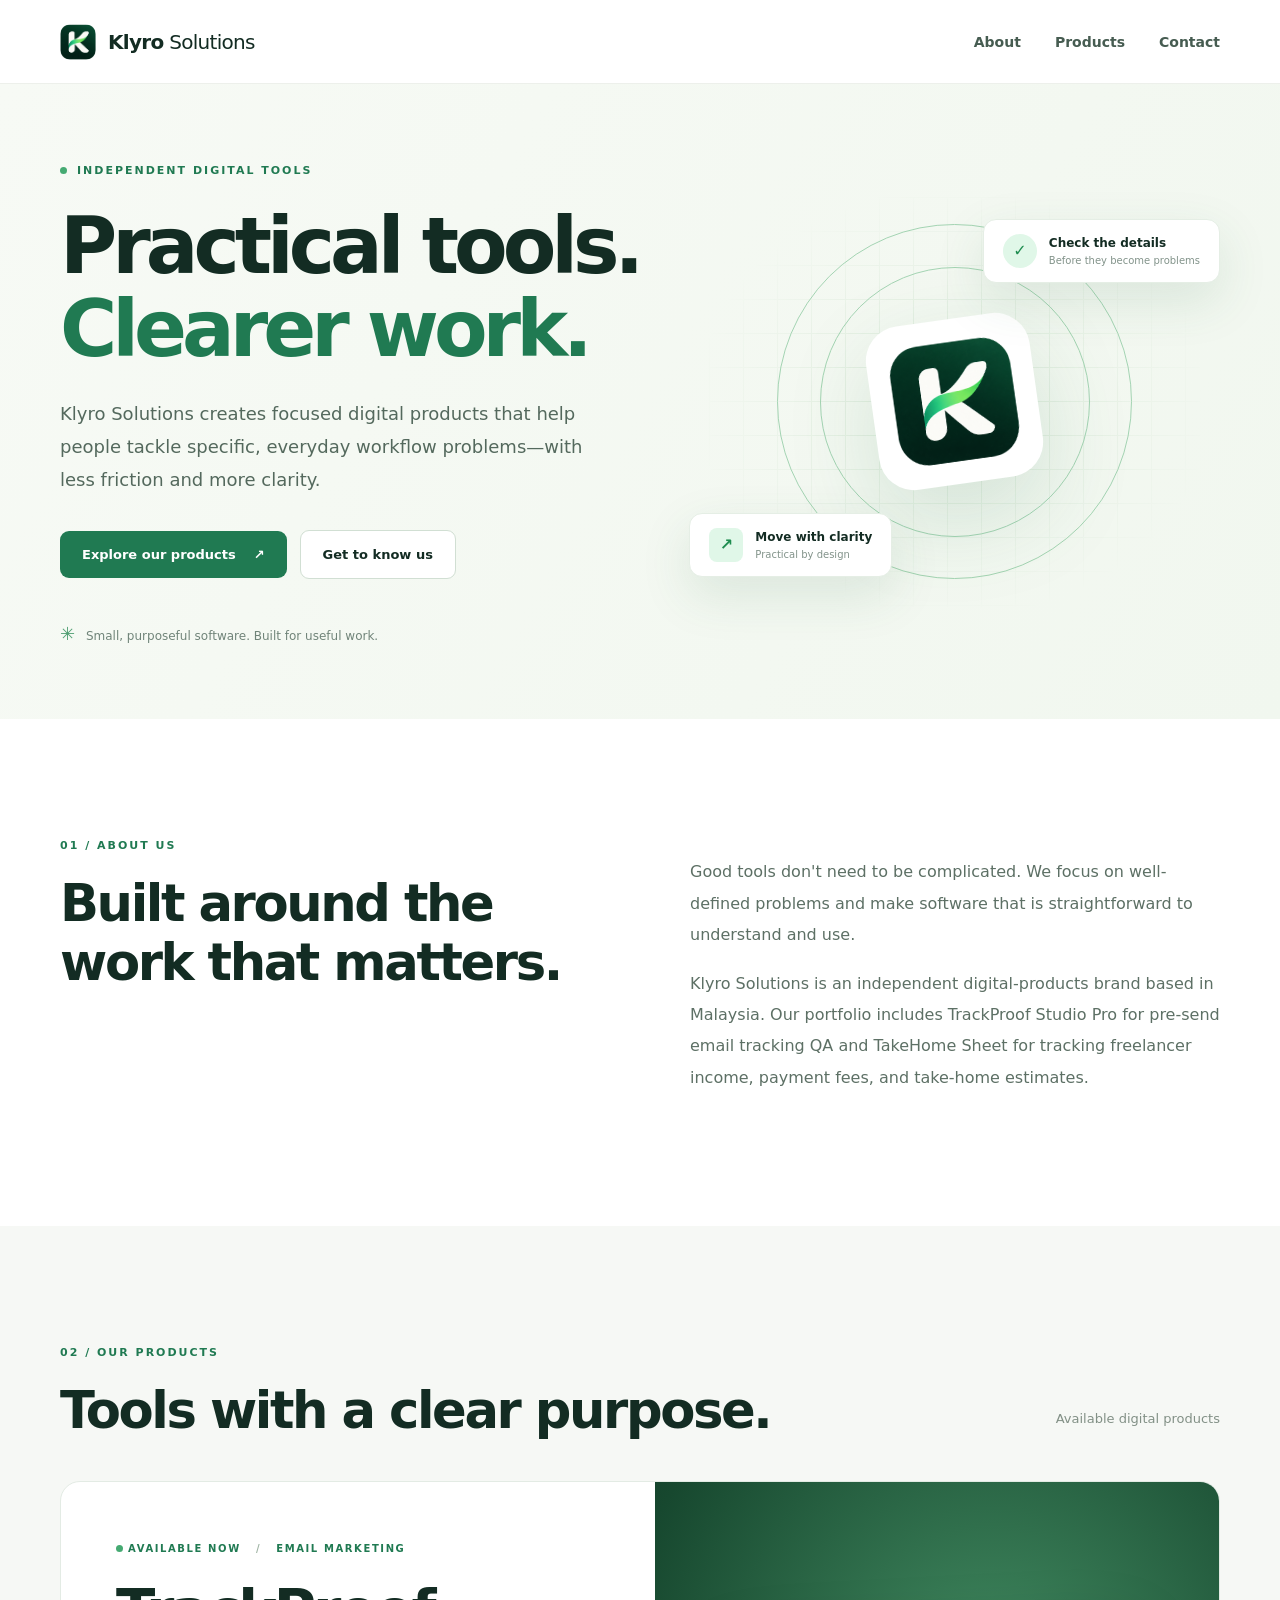
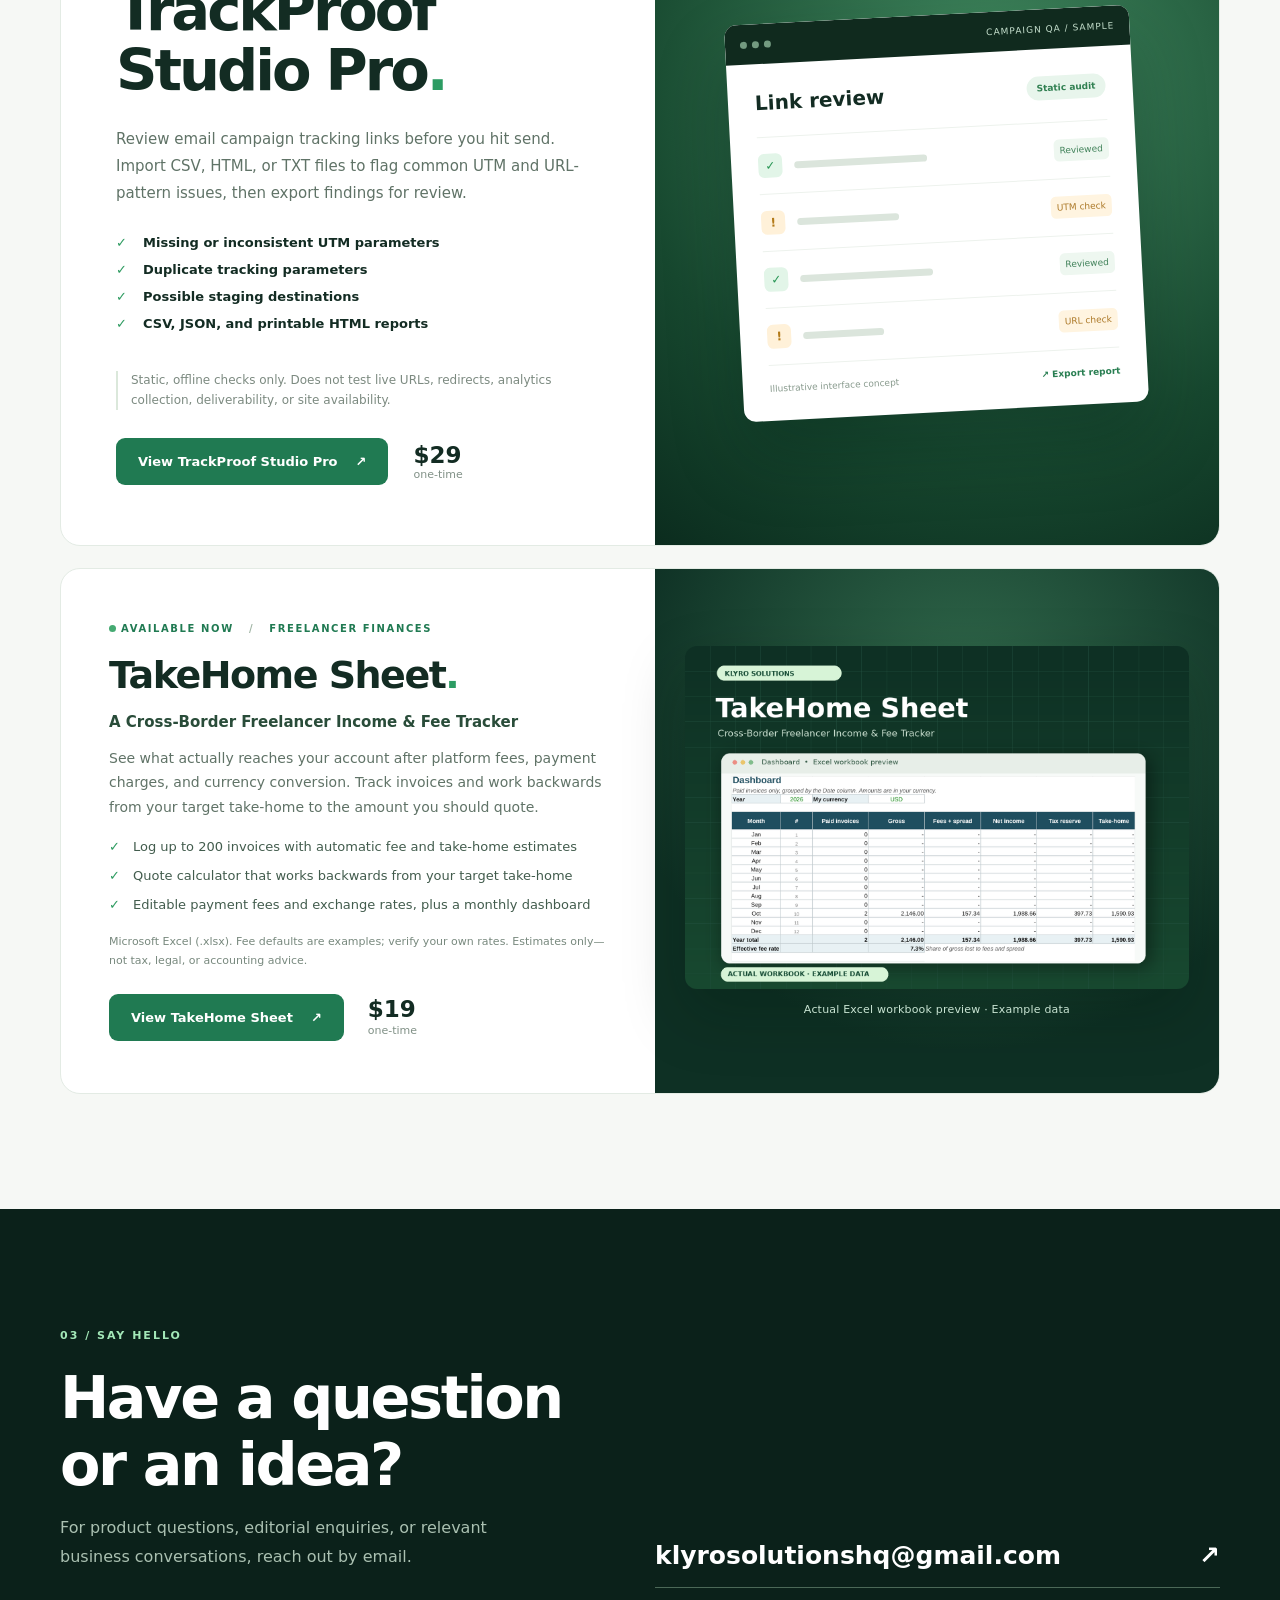
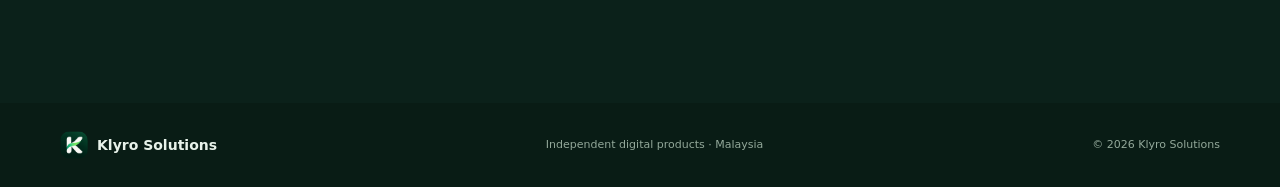
==== index.html @ 338ef33d "First upload" ====
<!doctype html>
<html lang="en">
<head>
  <meta charset="utf-8">
  <meta name="viewport" content="width=device-width, initial-scale=1">
  <meta name="theme-color" content="#0b211a">
  <meta name="description" content="Klyro Solutions builds focused digital tools for practical work. Explore TrackProof Studio Pro for email campaign QA and TakeHome Sheet for freelancer income tracking.">
  <meta property="og:type" content="website">
  <meta property="og:title" content="Klyro Solutions — Practical tools. Clearer work.">
  <meta property="og:description" content="Explore Klyro Solutions tools: TrackProof Studio Pro for campaign link QA and TakeHome Sheet for freelancer income and fee tracking.">
  <title>Klyro Solutions — Practical tools. Clearer work.</title>
  <link rel="icon" href="favicon.svg" type="image/svg+xml">
  <link rel="stylesheet" href="styles.css">
</head>
<body>
  <a class="skip" href="#main">Skip to content</a>
  <header class="header">
    <div class="shell nav">
      <a class="brand" href="#home" aria-label="Klyro Solutions home"><img src="favicon.svg" width="36" height="36" alt=""><span>Klyro<span class="brand-muted"> Solutions</span></span></a>
      <nav aria-label="Main navigation"><a href="#about">About</a><a href="#products">Products</a><a href="#contact">Contact</a></nav>
    </div>
  </header>
  <main id="main">
    <section class="hero" id="home">
      <div class="shell hero-grid">
        <div class="hero-copy">
          <span class="eyebrow"><span class="dot"></span> INDEPENDENT DIGITAL TOOLS</span>
          <h1>Practical tools.<br><em>Clearer work.</em></h1>
          <p class="lead">Klyro Solutions creates focused digital products that help people tackle specific, everyday workflow problems—with less friction and more clarity.</p>
          <div class="actions"><a class="button primary" href="#products">Explore our products <span aria-hidden="true">↗</span></a><a class="button secondary" href="#about">Get to know us</a></div>
          <div class="micro"><span class="micro-mark">✳</span> Small, purposeful software. Built for useful work.</div>
        </div>
        <div class="hero-art" aria-hidden="true"><div class="art-grid"></div><div class="art-orbit orbit-one"></div><div class="art-orbit orbit-two"></div><div class="art-card art-card-top"><span class="card-icon">✓</span><span><strong>Check the details</strong><small>Before they become problems</small></span></div><div class="art-logo"><img src="favicon.svg" alt=""></div><div class="art-card art-card-bottom"><span class="card-icon square">↗</span><span><strong>Move with clarity</strong><small>Practical by design</small></span></div></div>
      </div>
    </section>
    <section class="intro section" id="about"><div class="shell about-grid"><div><span class="section-label">01 / ABOUT US</span><h2>Built around the work that matters.</h2></div><div class="about-text"><p>Good tools don't need to be complicated. We focus on well-defined problems and make software that is straightforward to understand and use.</p><p>Klyro Solutions is an independent digital-products brand based in Malaysia. Our portfolio includes TrackProof Studio Pro for pre-send email tracking QA and TakeHome Sheet for tracking freelancer income, payment fees, and take-home estimates.</p></div></div></section>
    <section class="products section" id="products"><div class="shell"><div class="section-top"><div><span class="section-label">02 / OUR PRODUCTS</span><h2>Tools with a clear purpose.</h2></div><p>Available digital products</p></div>
      <article class="product-card"><div class="product-copy"><span class="product-kicker"><span class="status-dot"></span> AVAILABLE NOW <span class="kicker-divider">/</span> EMAIL MARKETING</span><h3>TrackProof<br>Studio Pro<span class="period">.</span></h3><p>Review email campaign tracking links before you hit send. Import CSV, HTML, or TXT files to flag common UTM and URL-pattern issues, then export findings for review.</p><ul class="features"><li>Missing or inconsistent UTM parameters</li><li>Duplicate tracking parameters</li><li>Possible staging destinations</li><li>CSV, JSON, and printable HTML reports</li></ul><p class="disclaimer">Static, offline checks only. Does not test live URLs, redirects, analytics collection, deliverability, or site availability.</p><div class="product-actions"><a class="button primary" href="https://payhip.com/b/u2R6O" target="_blank" rel="noopener noreferrer">View TrackProof Studio Pro <span aria-hidden="true">↗</span></a><span class="price">$29 <small>one-time</small></span></div></div><div class="product-visual" aria-hidden="true"><div class="preview"><div class="preview-top"><div class="window-dots"><i></i><i></i><i></i></div><span>CAMPAIGN QA / SAMPLE</span></div><div class="preview-inner"><div class="preview-heading"><span>Link review</span><span class="preview-pill">Static audit</span></div><div class="preview-row"><span class="check good">✓</span><div class="bar long"></div><span class="tiny-tag">Reviewed</span></div><div class="preview-row"><span class="check warn">!</span><div class="bar medium"></div><span class="tiny-tag warning">UTM check</span></div><div class="preview-row"><span class="check good">✓</span><div class="bar long"></div><span class="tiny-tag">Reviewed</span></div><div class="preview-row"><span class="check warn">!</span><div class="bar short"></div><span class="tiny-tag warning">URL check</span></div><div class="preview-bottom"><span>Illustrative interface concept</span><span>↗ Export report</span></div></div></div></div></article>
      <article class="product-extra" aria-labelledby="second-product-title">
        <div class="extra-product-copy">
          <span class="product-kicker"><span class="status-dot"></span> AVAILABLE NOW <span class="kicker-divider">/</span> FREELANCER FINANCES</span>
          <h3 id="second-product-title">TakeHome Sheet<span class="period">.</span></h3>
          <p class="extra-product-subtitle">A Cross-Border Freelancer Income &amp; Fee Tracker</p>
          <p>See what actually reaches your account after platform fees, payment charges, and currency conversion. Track invoices and work backwards from your target take-home to the amount you should quote.</p>
          <ul class="extra-features">
            <li>Log up to 200 invoices with automatic fee and take-home estimates</li>
            <li>Quote calculator that works backwards from your target take-home</li>
            <li>Editable payment fees and exchange rates, plus a monthly dashboard</li>
          </ul>
          <p class="extra-disclaimer">Microsoft Excel (.xlsx). Fee defaults are examples; verify your own rates. Estimates only—not tax, legal, or accounting advice.</p>
          <div class="extra-product-action">
            <a class="button primary" href="https://payhip.com/b/I3jZl" target="_blank" rel="noopener noreferrer" aria-label="View TakeHome Sheet on Payhip">View TakeHome Sheet <span aria-hidden="true">↗</span></a>
            <span class="extra-price">$19 <small>one-time</small></span>
          </div>
        </div>
        <div class="takehome-product-visual">
          <img src="takehome-sheet-preview.png" alt="TakeHome Sheet Excel dashboard preview with example invoice, fee and take-home figures" loading="lazy" width="1500" height="1020">
          <p>Actual Excel workbook preview · Example data</p>
        </div>
      </article>
    </div></section>
    <section class="contact section" id="contact"><div class="shell contact-grid"><div><span class="section-label light-label">03 / SAY HELLO</span><h2>Have a question<br>or an idea?</h2><p>For product questions, editorial enquiries, or relevant business conversations, reach out by email.</p></div><a class="contact-link" href="mailto:klyrosolutionshq@gmail.com">klyrosolutionshq@gmail.com <span aria-hidden="true">↗</span></a></div></section>
  </main>
  <footer><div class="shell footer-inner"><div class="footer-brand"><img src="favicon.svg" width="28" height="28" alt=""> Klyro Solutions</div><span>Independent digital products · Malaysia</span><span>© <span id="year">2026</span> Klyro Solutions</span></div></footer>
  <script src="script.js" defer></script>
</body>
</html>
---- styles.css ----
:root{--ink:#132c23;--muted:#63756d;--green:#207a52;--lime:#c8f59b;--cream:#f7f9f5;--line:#e1e9e2;--dark:#0b211a}*{box-sizing:border-box}html{scroll-behavior:smooth}body{margin:0;color:var(--ink);background:white;font-family:Inter,ui-sans-serif,system-ui,-apple-system,BlinkMacSystemFont,"Segoe UI",sans-serif;-webkit-font-smoothing:antialiased}a{color:inherit;text-decoration:none}a:focus-visible{outline:3px solid #5bbd7f;outline-offset:4px}.shell{width:min(1160px,calc(100% - 64px));margin:auto}.skip{position:absolute;top:-100px;left:12px;background:white;padding:12px;z-index:20}.skip:focus{top:12px}.header{height:84px;border-bottom:1px solid #edf0eb;background:#fff}.nav,.brand,.nav nav,.actions,.product-actions,.footer-inner,.footer-brand{display:flex;align-items:center}.nav{height:100%;justify-content:space-between}.brand{gap:12px;font-size:20px;font-weight:800;letter-spacing:-.7px}.brand img,.footer-brand img{border-radius:10px}.brand-muted{font-weight:500}.nav nav{gap:34px;font-size:14px;color:#465c51;font-weight:600}.nav nav a:hover{color:var(--green)}.hero{background:linear-gradient(120deg,#f7faf5 0%,#f1f7ef 100%);overflow:hidden}.hero-grid{min-height:610px;display:grid;grid-template-columns:1.12fr 1fr;align-items:center;gap:35px}.hero-copy{padding:75px 0}.eyebrow,.section-label,.product-kicker{font-size:11px;letter-spacing:2px;font-weight:800;color:var(--green)}.eyebrow{display:inline-flex;align-items:center;gap:10px}.dot,.status-dot{height:7px;width:7px;border-radius:50%;background:#45aa72;display:inline-block}.hero h1{font-size:clamp(52px,6.1vw,88px);letter-spacing:-5px;line-height:1.06;margin:27px 0 26px;font-weight:800}.hero h1 em{font-style:normal;color:var(--green)}.lead{max-width:545px;font-size:18px;line-height:1.85;color:#54695d;margin:0}.actions{gap:13px;margin-top:34px;flex-wrap:wrap}.button{display:inline-flex;align-items:center;justify-content:center;gap:18px;padding:16px 22px;border-radius:9px;font-size:13px;font-weight:750;transition:transform .2s,background .2s}.button:hover{transform:translateY(-2px)}.primary{background:var(--green);color:#fff}.primary:hover{background:#125e3c}.secondary{border:1px solid #d1dfd3;background:white}.micro{margin-top:44px;color:#708479;font-size:12px}.micro-mark{color:#4d9d70;font-size:18px;margin-right:7px}.hero-art{position:relative;height:450px;min-width:0;display:grid;place-items:center}.art-grid{position:absolute;inset:20px;background-image:linear-gradient(#d9e9d8 1px,transparent 1px),linear-gradient(90deg,#d9e9d8 1px,transparent 1px);background-size:34px 34px;mask-image:radial-gradient(ellipse,black,transparent 75%)}.art-orbit{position:absolute;border:1px solid #a4d4b3;border-radius:50%;width:355px;height:355px}.orbit-two{width:270px;height:270px}.art-logo{width:165px;height:165px;border-radius:35px;display:grid;place-items:center;background:#fff;box-shadow:0 35px 90px #28784b27;transform:rotate(-8deg);z-index:2}.art-logo img{width:125px;height:125px}.art-card{position:absolute;z-index:3;display:flex;gap:12px;align-items:center;background:white;border:1px solid #e5eee5;padding:14px 19px;border-radius:13px;box-shadow:0 18px 50px #2e6e4420}.art-card strong,.art-card small{display:block}.art-card strong{font-size:12px}.art-card small{color:#82938a;font-size:10px;margin-top:5px}.art-card-top{top:42px;right:0}.art-card-bottom{bottom:50px;left:0}.card-icon{display:grid;place-items:center;background:#e0f7e8;color:#1f8d50;border-radius:50%;width:34px;height:34px;font-weight:800}.card-icon.square{border-radius:8px}.section{padding:115px 0}.about-grid{display:grid;grid-template-columns:1fr 1fr;gap:100px}.section h2{font-size:clamp(34px,4vw,53px);letter-spacing:-2.4px;line-height:1.14;margin:21px 0 0}.about-text{padding-top:22px;color:#5d7065;font-size:16px;line-height:1.95}.about-text p{margin:0 0 18px}.products{background:#f6f8f5}.section-top{display:flex;justify-content:space-between;align-items:end;margin-bottom:42px}.section-top p{font-size:13px;color:#829086}.product-card{background:white;border:1px solid #e3ebe4;border-radius:20px;overflow:hidden;display:grid;grid-template-columns:1fr .95fr}.product-copy{padding:55px 55px 60px}.product-kicker{letter-spacing:1.6px;font-size:10px}.kicker-divider{padding:0 10px;color:#a0b4a4}.product-copy h3{font-size:clamp(43px,4.5vw,64px);line-height:1.04;letter-spacing:-3px;margin:25px 0}.period{color:#2c9c63}.product-copy>p{color:#607367;line-height:1.8;font-size:15px;max-width:470px}.features{padding:0;list-style:none;margin:28px 0}.features li{position:relative;padding:0 0 12px 27px;font-size:13px;font-weight:600}.features li:before{content:'✓';position:absolute;left:0;color:#2e9b60}.product-copy .disclaimer{font-size:12px;color:#7c8a80;line-height:1.65;border-left:2px solid #dbe8db;padding-left:13px}.product-actions{gap:25px;flex-wrap:wrap;margin-top:28px}.price{font-size:23px;font-weight:800}.price small{display:block;font-size:11px;color:#819187;font-weight:500}.product-visual{min-height:560px;background:radial-gradient(circle at 60% 30%,#428b61,#17482f 65%,#0b2c1e);display:grid;place-items:center;padding:40px}.preview{background:#fff;width:100%;max-width:405px;border-radius:12px;overflow:hidden;box-shadow:0 35px 70px #001c134a;transform:rotate(-3deg)}.preview-top{background:#102a1e;padding:15px;display:flex;justify-content:space-between;align-items:center;color:#c5dfcd;font-size:9px;letter-spacing:1px}.window-dots{display:flex;gap:5px}.window-dots i{width:7px;height:7px;border-radius:50%;background:#739a80}.preview-inner{padding:27px}.preview-heading{display:flex;justify-content:space-between;align-items:center;font-size:20px;font-weight:800;margin-bottom:22px}.preview-pill{font-size:9px;color:#318052;background:#e8f5ec;padding:7px 10px;border-radius:30px}.preview-row{display:flex;gap:12px;align-items:center;border-top:1px solid #edf2ed;padding:16px 0}.check{width:24px;height:24px;border-radius:6px;display:grid;place-items:center;font-size:12px;font-weight:800}.good{background:#e2f5e8;color:#269553}.warn{background:#fff1d9;color:#b37a18}.bar{height:7px;border-radius:9px;background:#dbe5dc}.long{width:38%}.medium{width:29%}.short{width:23%}.tiny-tag{margin-left:auto;background:#eef7f0;color:#41825a;border-radius:5px;padding:6px;font-size:9px;white-space:nowrap}.tiny-tag.warning{background:#fff4e0;color:#ac7928}.preview-bottom{border-top:1px solid #edf2ed;display:flex;justify-content:space-between;padding-top:18px;font-size:9px;color:#889a8d}.preview-bottom span:last-child{color:#287e51;font-weight:800}.contact{background:var(--dark);color:white}.contact-grid{display:grid;grid-template-columns:1fr 1fr;align-items:end;gap:30px}.light-label{color:#a3e8b8}.contact h2{font-size:clamp(38px,4.6vw,65px)}.contact p{color:#aac0b1;line-height:1.8;max-width:450px}.contact-link{font-size:clamp(16px,2vw,25px);font-weight:700;border-bottom:1px solid #4b6857;padding-bottom:17px;display:flex;justify-content:space-between;gap:12px;overflow-wrap:anywhere}.contact-link:hover{color:var(--lime)}footer{background:#091c15;color:#93a89a;padding:28px 0}.footer-inner{justify-content:space-between;gap:15px;font-size:11px}.footer-brand{gap:9px;color:#e8f2ea;font-size:14px;font-weight:700}@media(max-width:850px){.hero-grid,.about-grid,.contact-grid{grid-template-columns:1fr}.hero-grid{gap:0}.hero-copy{padding:75px 0 15px}.hero-art{height:370px}.about-grid{gap:20px}.product-card{grid-template-columns:1fr}.product-visual{min-height:430px}.contact-link{max-width:500px}.footer-inner{flex-wrap:wrap}.hero h1{letter-spacing:-3px}}@media(max-width:580px){.shell{width:min(100% - 36px,1160px)}.header{height:72px}.brand{font-size:16px}.nav nav{gap:13px;font-size:12px}.nav nav a:first-child{display:none}.hero h1{font-size:51px;letter-spacing:-2.8px}.lead{font-size:16px}.hero-art{height:315px}.art-orbit{width:260px;height:260px}.orbit-two{width:200px;height:200px}.art-logo{width:120px;height:120px;border-radius:26px}.art-logo img{width:90px;height:90px}.art-card{padding:9px}.art-card-top{top:12px}.art-card-bottom{bottom:18px}.art-card small{font-size:9px}.section{padding:78px 0}.section h2{letter-spacing:-1.6px}.section-top p{display:none}.product-copy{padding:34px 25px}.product-visual{padding:20px;min-height:350px}.preview-inner{padding:20px}.footer-inner{align-items:flex-start;flex-direction:column}.contact-link{font-size:16px}}@media(prefers-reduced-motion:reduce){html{scroll-behavior:auto}.button{transition:none}}

/* TakeHome Sheet product card */
.product-extra{margin-top:22px;display:flex;align-items:center;justify-content:space-between;gap:35px;padding:38px 44px;background:#fff;border:1px solid #e3ebe4;border-radius:20px}
.extra-product-copy{max-width:680px}.extra-product-copy h3{font-size:clamp(27px,3vw,38px);letter-spacing:-1.5px;line-height:1.2;margin:17px 0 12px}.extra-product-copy p{font-size:14px;color:#607367;line-height:1.75;margin:0}.extra-product-action{flex-shrink:0}
@media(max-width:850px){.product-extra{align-items:flex-start;flex-direction:column;gap:25px}}
@media(max-width:580px){.product-extra{padding:30px 25px}.extra-product-copy h3{font-size:28px}.extra-product-action,.extra-product-action .button{width:100%}}

.extra-product-subtitle{font-size:15px!important;font-weight:750;color:#294c39!important;line-height:1.5!important;margin:0 0 12px!important}
.extra-features{list-style:none;margin:18px 0;padding:0;display:grid;gap:9px}
.extra-features li{font-size:13px;color:#425c4d;line-height:1.55;padding-left:24px;position:relative}
.extra-features li:before{content:'✓';position:absolute;left:0;color:#2e9b60;font-weight:800}
.extra-product-copy .extra-disclaimer{font-size:11px;color:#78897e;line-height:1.65;margin-top:15px}
.extra-product-action{display:flex;flex-direction:column;align-items:flex-start;gap:12px}
.extra-price{font-size:23px;font-weight:800;line-height:1.1}
.extra-price small{display:block;font-size:11px;color:#819187;font-weight:500;margin-top:3px}
@media(max-width:580px){.extra-product-action{width:100%}}

/* TakeHome Sheet: balanced two-column product presentation with an actual workbook preview. */
.product-extra{display:grid;grid-template-columns:1fr .95fr;align-items:stretch;gap:0;padding:0;overflow:hidden}
.extra-product-copy{max-width:none;padding:48px 48px 52px}
.extra-product-action{margin-top:24px;flex-direction:row;align-items:center;flex-wrap:wrap;gap:24px}
.takehome-product-visual{background:radial-gradient(circle at 55% 25%,#316a4c,#0e3024 70%);display:flex;flex-direction:column;justify-content:center;align-items:center;gap:14px;padding:30px;min-width:0;min-height:510px}
.takehome-product-visual img{display:block;width:100%;height:auto;max-width:650px;border-radius:12px;box-shadow:0 25px 60px rgba(0,22,12,.25)}
.takehome-product-visual p{color:#c9e4d3;font-size:11px;letter-spacing:.2px;text-align:center;margin:0}
@media(max-width:850px){.product-extra{grid-template-columns:1fr}.extra-product-copy{padding:40px 34px}.takehome-product-visual{min-height:360px;padding:28px}}
@media(max-width:580px){.extra-product-copy{padding:32px 25px}.extra-product-action{flex-direction:column;align-items:flex-start;gap:12px}.takehome-product-visual{min-height:240px;padding:20px}.takehome-product-visual p{font-size:10px}}
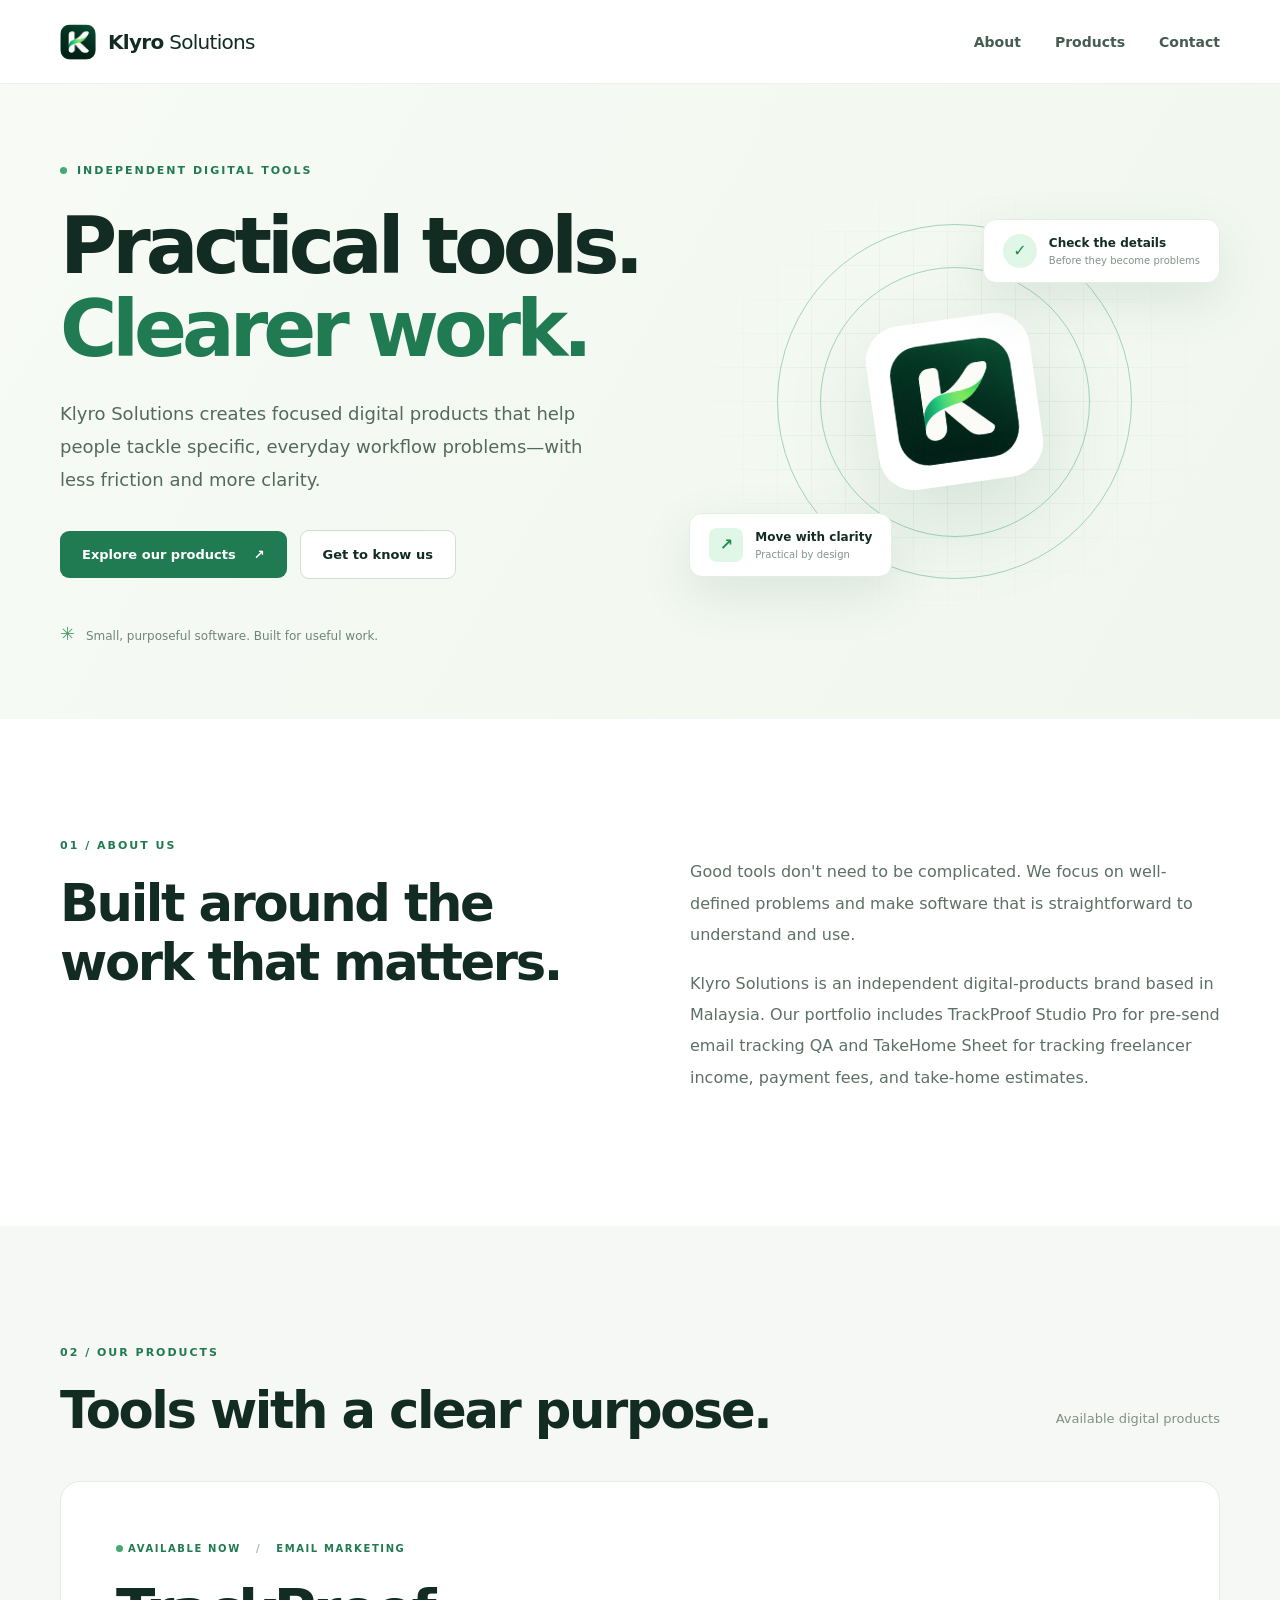
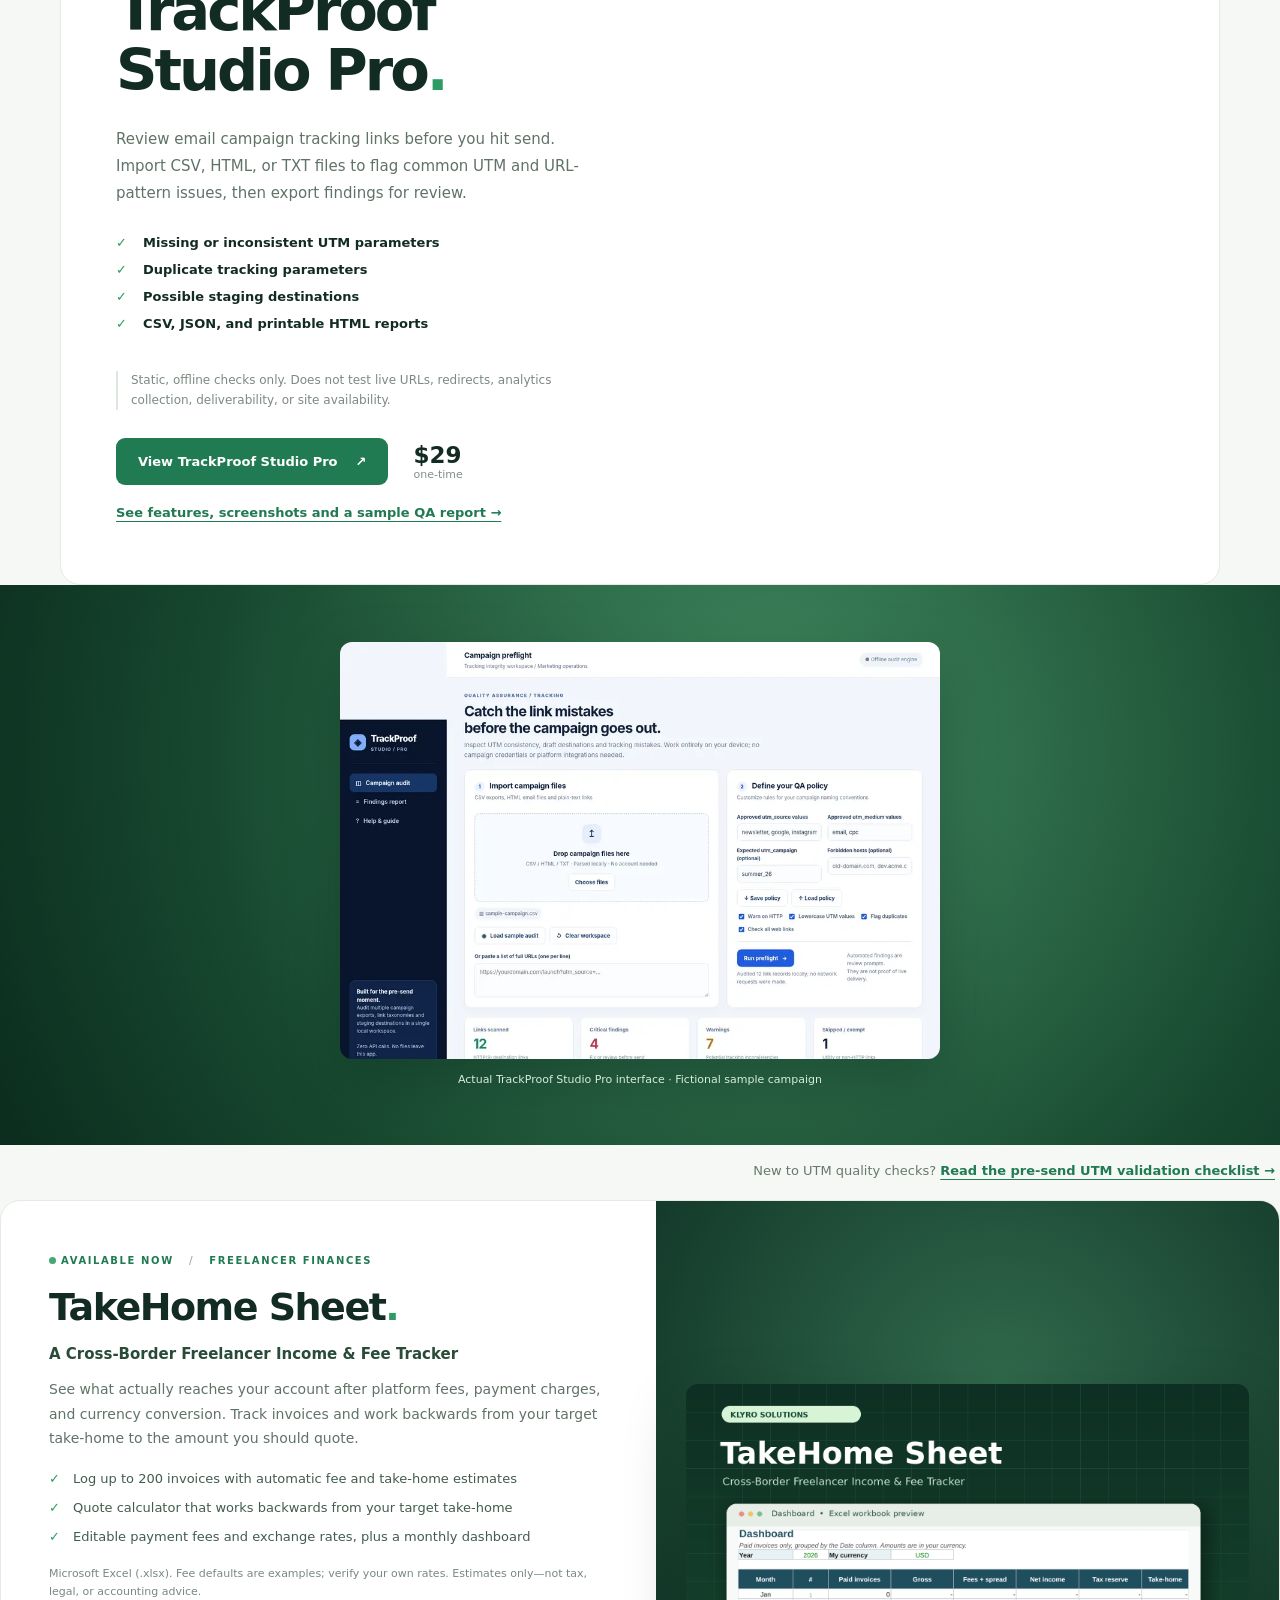
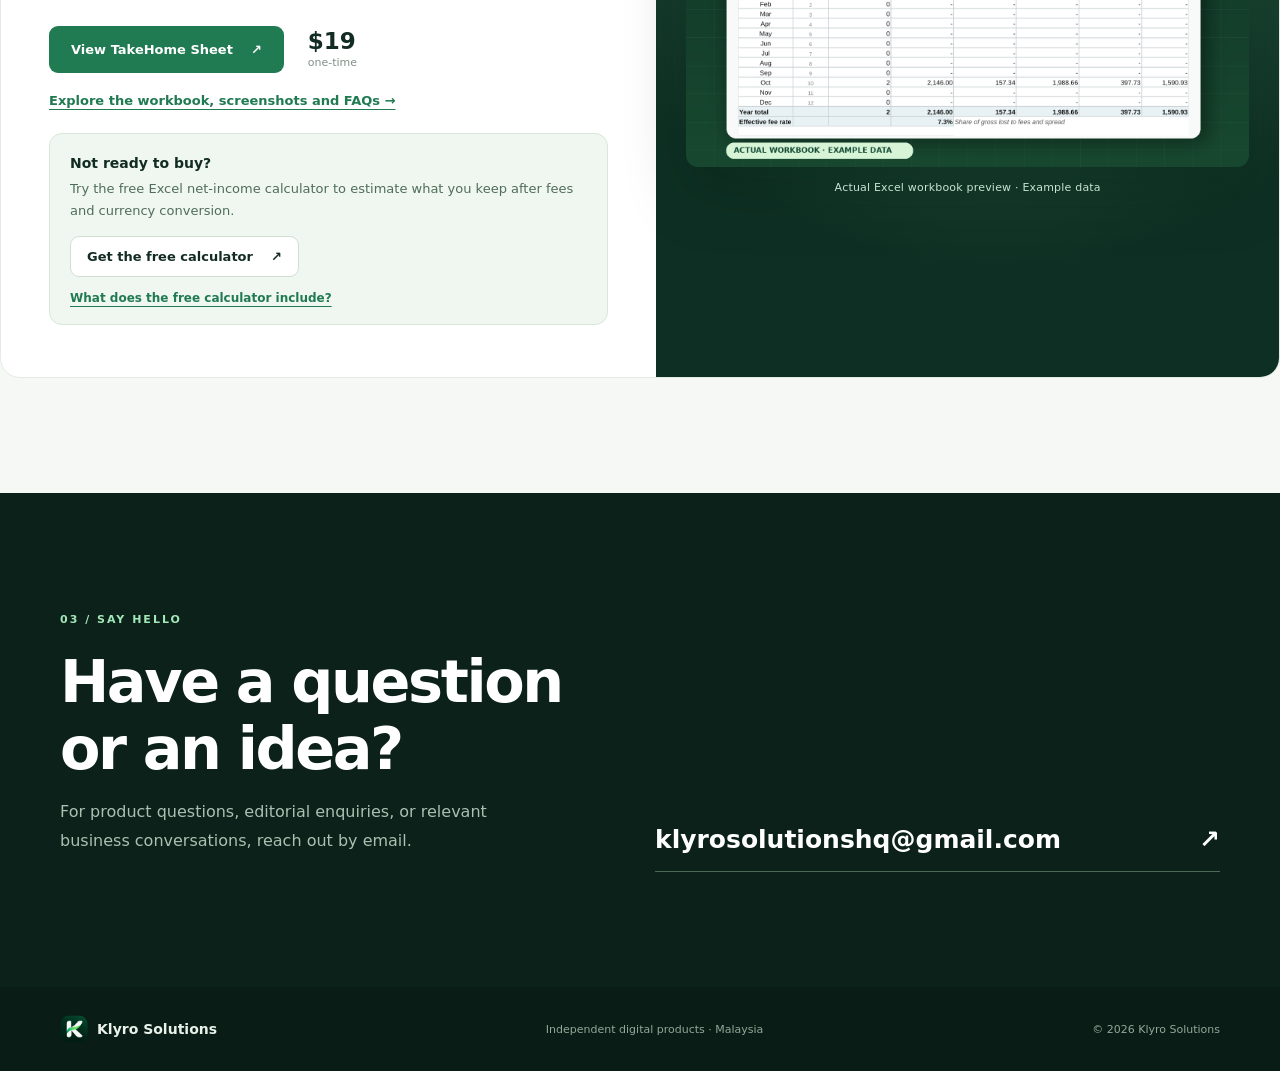
==== commit db3ff82a: "Improve Klyro product SEO pages and add free calculator" ====
--- a/index.html
+++ b/index.html
@@ -4,11 +4,12 @@
   <meta charset="utf-8">
   <meta name="viewport" content="width=device-width, initial-scale=1">
   <meta name="theme-color" content="#0b211a">
-  <meta name="description" content="Klyro Solutions builds focused digital tools for practical work. Explore TrackProof Studio Pro for email campaign QA and TakeHome Sheet for freelancer income tracking.">
+  <meta name="description" content="Explore practical digital tools: TrackProof Studio Pro for offline UTM campaign QA and TakeHome Sheet for freelancer income and fee tracking.">
   <meta property="og:type" content="website">
   <meta property="og:title" content="Klyro Solutions — Practical tools. Clearer work.">
   <meta property="og:description" content="Explore Klyro Solutions tools: TrackProof Studio Pro for campaign link QA and TakeHome Sheet for freelancer income and fee tracking.">
   <title>Klyro Solutions — Practical tools. Clearer work.</title>
+  <link rel="canonical" href="https://klyrosolutionshq.github.io/klyro-solutions/">
   <link rel="icon" href="favicon.svg" type="image/svg+xml">
   <link rel="stylesheet" href="styles.css">
 </head>
@@ -35,7 +36,8 @@
     </section>
     <section class="intro section" id="about"><div class="shell about-grid"><div><span class="section-label">01 / ABOUT US</span><h2>Built around the work that matters.</h2></div><div class="about-text"><p>Good tools don't need to be complicated. We focus on well-defined problems and make software that is straightforward to understand and use.</p><p>Klyro Solutions is an independent digital-products brand based in Malaysia. Our portfolio includes TrackProof Studio Pro for pre-send email tracking QA and TakeHome Sheet for tracking freelancer income, payment fees, and take-home estimates.</p></div></div></section>
     <section class="products section" id="products"><div class="shell"><div class="section-top"><div><span class="section-label">02 / OUR PRODUCTS</span><h2>Tools with a clear purpose.</h2></div><p>Available digital products</p></div>
-      <article class="product-card"><div class="product-copy"><span class="product-kicker"><span class="status-dot"></span> AVAILABLE NOW <span class="kicker-divider">/</span> EMAIL MARKETING</span><h3>TrackProof<br>Studio Pro<span class="period">.</span></h3><p>Review email campaign tracking links before you hit send. Import CSV, HTML, or TXT files to flag common UTM and URL-pattern issues, then export findings for review.</p><ul class="features"><li>Missing or inconsistent UTM parameters</li><li>Duplicate tracking parameters</li><li>Possible staging destinations</li><li>CSV, JSON, and printable HTML reports</li></ul><p class="disclaimer">Static, offline checks only. Does not test live URLs, redirects, analytics collection, deliverability, or site availability.</p><div class="product-actions"><a class="button primary" href="https://payhip.com/b/u2R6O" target="_blank" rel="noopener noreferrer">View TrackProof Studio Pro <span aria-hidden="true">↗</span></a><span class="price">$29 <small>one-time</small></span></div></div><div class="product-visual" aria-hidden="true"><div class="preview"><div class="preview-top"><div class="window-dots"><i></i><i></i><i></i></div><span>CAMPAIGN QA / SAMPLE</span></div><div class="preview-inner"><div class="preview-heading"><span>Link review</span><span class="preview-pill">Static audit</span></div><div class="preview-row"><span class="check good">✓</span><div class="bar long"></div><span class="tiny-tag">Reviewed</span></div><div class="preview-row"><span class="check warn">!</span><div class="bar medium"></div><span class="tiny-tag warning">UTM check</span></div><div class="preview-row"><span class="check good">✓</span><div class="bar long"></div><span class="tiny-tag">Reviewed</span></div><div class="preview-row"><span class="check warn">!</span><div class="bar short"></div><span class="tiny-tag warning">URL check</span></div><div class="preview-bottom"><span>Illustrative interface concept</span><span>↗ Export report</span></div></div></div></div></article>
+      <article class="product-card"><div class="product-copy"><span class="product-kicker"><span class="status-dot"></span> AVAILABLE NOW <span class="kicker-divider">/</span> EMAIL MARKETING</span><h3>TrackProof<br>Studio Pro<span class="period">.</span></h3><p>Review email campaign tracking links before you hit send. Import CSV, HTML, or TXT files to flag common UTM and URL-pattern issues, then export findings for review.</p><ul class="features"><li>Missing or inconsistent UTM parameters</li><li>Duplicate tracking parameters</li><li>Possible staging destinations</li><li>CSV, JSON, and printable HTML reports</li></ul><p class="disclaimer">Static, offline checks only. Does not test live URLs, redirects, analytics collection, deliverability, or site availability.</p><div class="product-actions"><a class="button primary" href="https://payhip.com/b/u2R6O" target="_blank" rel="noopener noreferrer">View TrackProof Studio Pro <span aria-hidden="true">↗</span></a><span class="price">$29 <small>one-time</small></span></div><p class="product-more"><a href="trackproof-studio-pro/">See features, screenshots and a sample QA report →</a></p></div></div><div class="product-visual trackproof-product-visual"><figure class="actual-preview"><img src="trackproof-app-screenshot.webp" loading="lazy" width="1440" height="1000" alt="Actual TrackProof Studio Pro app showing campaign file import, UTM rule configuration and audit results using sample data"><figcaption>Actual TrackProof Studio Pro interface · Fictional sample campaign</figcaption></figure></div></article>
+      <p class="below-product-note">New to UTM quality checks? <a href="guides/utm-parameter-checklist/">Read the pre-send UTM validation checklist →</a></p>
       <article class="product-extra" aria-labelledby="second-product-title">
         <div class="extra-product-copy">
           <span class="product-kicker"><span class="status-dot"></span> AVAILABLE NOW <span class="kicker-divider">/</span> FREELANCER FINANCES</span>
@@ -52,6 +54,8 @@
             <a class="button primary" href="https://payhip.com/b/I3jZl" target="_blank" rel="noopener noreferrer" aria-label="View TakeHome Sheet on Payhip">View TakeHome Sheet <span aria-hidden="true">↗</span></a>
             <span class="extra-price">$19 <small>one-time</small></span>
           </div>
+          <p class="product-more"><a href="takehome-sheet/">Explore the workbook, screenshots and FAQs →</a></p>
+          <div class="free-download"><strong>Not ready to buy?</strong><p>Try the free Excel net-income calculator to estimate what you keep after fees and currency conversion.</p><a class="button secondary" href="https://payhip.com/b/o5nEJ" target="_blank" rel="noopener noreferrer">Get the free calculator <span aria-hidden="true">↗</span></a><a class="text-link" href="free-takehome-calculator/">What does the free calculator include?</a></div>
         </div>
         <div class="takehome-product-visual">
           <img src="takehome-sheet-preview.png" alt="TakeHome Sheet Excel dashboard preview with example invoice, fee and take-home figures" loading="lazy" width="1500" height="1020">
--- a/styles.css
+++ b/styles.css
@@ -25,3 +25,12 @@
 .takehome-product-visual p{color:#c9e4d3;font-size:11px;letter-spacing:.2px;text-align:center;margin:0}
 @media(max-width:850px){.product-extra{grid-template-columns:1fr}.extra-product-copy{padding:40px 34px}.takehome-product-visual{min-height:360px;padding:28px}}
 @media(max-width:580px){.extra-product-copy{padding:32px 25px}.extra-product-action{flex-direction:column;align-items:flex-start;gap:12px}.takehome-product-visual{min-height:240px;padding:20px}.takehome-product-visual p{font-size:10px}}
+
+/* Product-page additions (November 2026). Original homepage design retained. */
+.actual-preview{width:100%;max-width:600px;margin:0}.actual-preview img{width:100%;height:auto;display:block;border-radius:12px;box-shadow:0 22px 58px #001c134a}.actual-preview figcaption{color:#d6eddb;text-align:center;font-size:11px;margin-top:13px;line-height:1.5}
+.product-more{margin:18px 0 0!important;font-size:13px!important;line-height:1.6!important}.product-more a,.below-product-note a,.text-link{color:var(--green);font-weight:700;text-decoration:underline;text-underline-offset:4px}.product-more a:hover,.below-product-note a:hover,.text-link:hover{color:#135e3b}
+.below-product-note{text-align:right;color:#65796c;font-size:13px;margin:18px 5px 0}.free-download{margin-top:22px;padding:19px 20px;background:#eff7f0;border:1px solid #d6e8d9;border-radius:13px}.free-download strong{font-size:14px;color:var(--ink)}.free-download p{font-size:13px;line-height:1.65;margin:6px 0 15px;color:#506d59}.free-download .button{padding:12px 16px}.free-download .text-link{font-size:12px;display:block;margin-top:14px}
+.subhero{background:linear-gradient(130deg,#f6faf5 0%,#eaf5e9 100%);padding:80px 0 74px}.subhero h1{font-size:clamp(39px,5vw,66px);letter-spacing:-2.8px;line-height:1.1;margin:22px 0 20px;max-width:950px}.subhero p{font-size:18px;line-height:1.8;color:#526b5c;max-width:760px}.subhero .eyebrow{letter-spacing:1.5px}.subhero .actions{margin-top:28px}.subhero .micro{margin-top:18px}.subhero strong{color:var(--ink)}
+.detail-section{padding:76px 0}.detail-section.alt{background:#f6f8f5}.detail-section h2{font-size:clamp(30px,3.4vw,44px);line-height:1.18;letter-spacing:-1.6px;margin:16px 0 22px}.detail-section p,.detail-section li{line-height:1.75;color:#536a5b}.detail-section p{max-width:790px}.detail-section h3{font-size:22px;letter-spacing:-.5px;margin:20px 0 10px}.detail-grid{display:grid;grid-template-columns:1fr 1fr;gap:38px;align-items:center}.detail-grid>div{min-width:0}.detail-grid img{width:100%;height:auto;display:block;border-radius:14px;box-shadow:0 20px 50px #0b211a15}.detail-img-caption{font-size:12px!important;text-align:center;margin:10px 0 0;color:#718779!important}.detail-cards{display:grid;grid-template-columns:repeat(3,1fr);gap:17px;margin-top:32px}.detail-card{padding:24px;border:1px solid #dce8dd;border-radius:15px;background:white}.detail-card h3{font-size:18px;margin:0 0 8px}.detail-card p{font-size:14px;margin:0}.detail-list{padding-left:22px;margin:20px 0}.detail-list li{margin:0 0 10px}.detail-section details{background:#fff;border:1px solid #dce8dd;border-radius:12px;padding:18px 21px;margin:12px 0;max-width:840px}.detail-section summary{font-weight:750;cursor:pointer}.detail-section details p{font-size:14px;margin:10px 0 0}.cta-panel{background:#102e20;color:#fff;border-radius:20px;padding:44px 46px}.cta-panel h2{color:white;margin:12px 0}.cta-panel p{color:#c6dcca}.cta-panel .secondary{color:var(--ink)}.cta-panel .button{margin:12px 10px 0 0}.overline{font-size:11px;font-weight:800;letter-spacing:1.6px;text-transform:uppercase;color:#29875b}.article-copy{max-width:795px;margin:auto}.article-copy p,.article-copy li{font-size:16px}.article-copy h2{margin-top:45px}.article-copy a:not(.button){text-decoration:underline;text-underline-offset:3px;color:#177e4d}.code-sample{white-space:pre-wrap;overflow-wrap:anywhere;background:#eaf2eb;border:1px solid #dce8dd;color:#274e36;padding:18px 20px;border-radius:10px;line-height:1.8;font-size:13px}.notice{border-left:3px solid #54ab79;background:#f1f8f2;padding:16px 20px;margin:24px 0}.notice p{margin:0;font-size:14px}.article-copy .section-label{display:block;margin:20px 0}.breadcrumbs{font-size:13px;color:#708578;margin-bottom:15px}.breadcrumbs a{text-decoration:underline;text-underline-offset:3px}.detail-table{border-collapse:collapse;width:100%;margin:25px 0;font-size:14px}.detail-table th,.detail-table td{text-align:left;border-bottom:1px solid #dce8dd;padding:12px 14px 12px 0;vertical-align:top;line-height:1.6}.detail-table th{color:#244b34}.cta-panel .eyebrow{color:#b9e8c5}
+@media(max-width:850px){.detail-grid,.detail-cards{grid-template-columns:1fr}.subhero{padding:60px 0}.detail-section{padding:58px 0}.cta-panel{padding:30px}.detail-grid{gap:24px}}
+@media(max-width:580px){.subhero h1{font-size:41px;letter-spacing:-1.8px}.subhero p{font-size:16px}.below-product-note{text-align:left}.free-download .button{width:100%}.cta-panel .button{width:100%;margin:10px 0 0}}
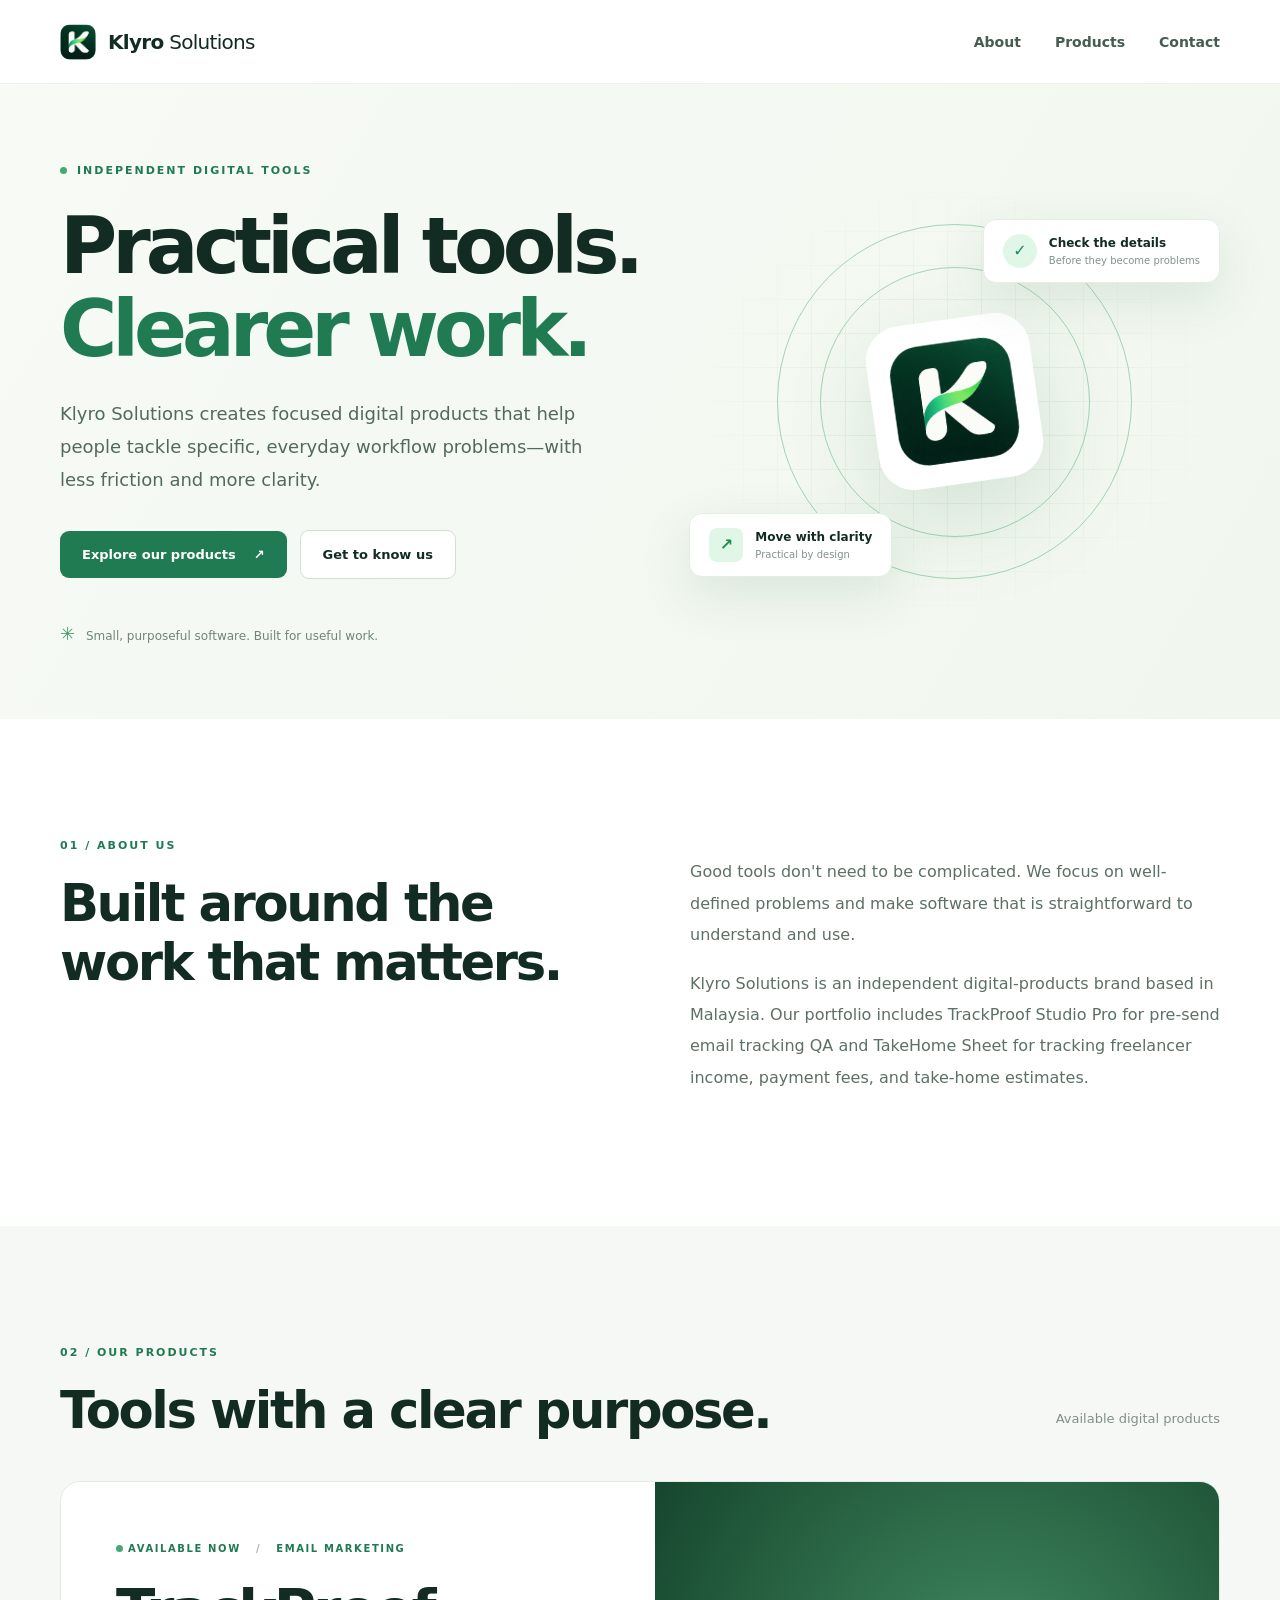
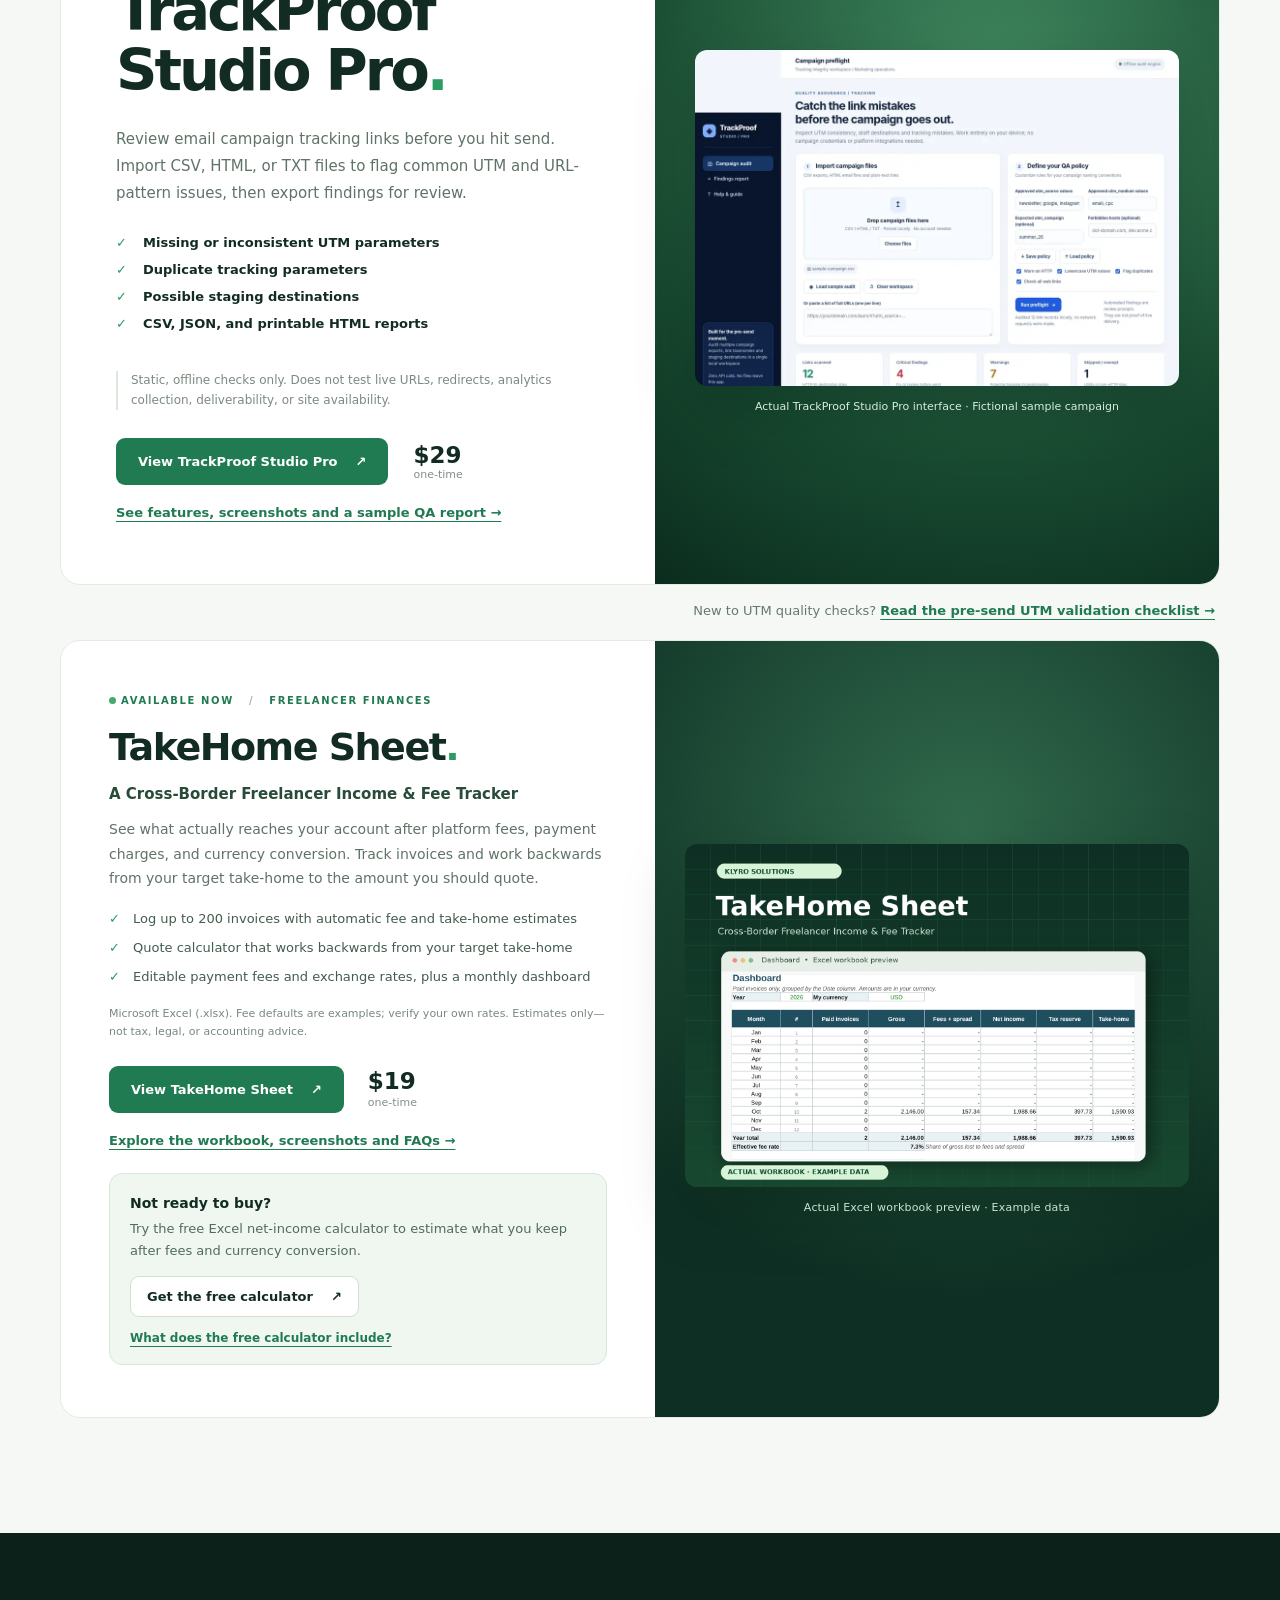
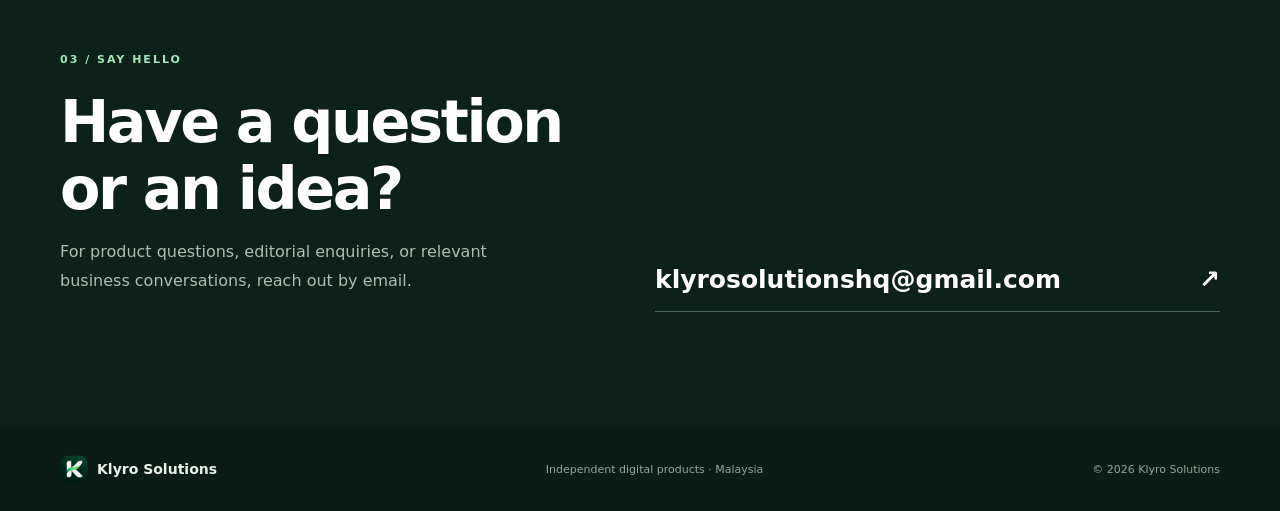
==== commit 4a0a0df2: "Fix TrackProof card markup to keep preview inside product card" ====
--- a/index.html
+++ b/index.html
@@ -36,7 +36,7 @@
     </section>
     <section class="intro section" id="about"><div class="shell about-grid"><div><span class="section-label">01 / ABOUT US</span><h2>Built around the work that matters.</h2></div><div class="about-text"><p>Good tools don't need to be complicated. We focus on well-defined problems and make software that is straightforward to understand and use.</p><p>Klyro Solutions is an independent digital-products brand based in Malaysia. Our portfolio includes TrackProof Studio Pro for pre-send email tracking QA and TakeHome Sheet for tracking freelancer income, payment fees, and take-home estimates.</p></div></div></section>
     <section class="products section" id="products"><div class="shell"><div class="section-top"><div><span class="section-label">02 / OUR PRODUCTS</span><h2>Tools with a clear purpose.</h2></div><p>Available digital products</p></div>
-      <article class="product-card"><div class="product-copy"><span class="product-kicker"><span class="status-dot"></span> AVAILABLE NOW <span class="kicker-divider">/</span> EMAIL MARKETING</span><h3>TrackProof<br>Studio Pro<span class="period">.</span></h3><p>Review email campaign tracking links before you hit send. Import CSV, HTML, or TXT files to flag common UTM and URL-pattern issues, then export findings for review.</p><ul class="features"><li>Missing or inconsistent UTM parameters</li><li>Duplicate tracking parameters</li><li>Possible staging destinations</li><li>CSV, JSON, and printable HTML reports</li></ul><p class="disclaimer">Static, offline checks only. Does not test live URLs, redirects, analytics collection, deliverability, or site availability.</p><div class="product-actions"><a class="button primary" href="https://payhip.com/b/u2R6O" target="_blank" rel="noopener noreferrer">View TrackProof Studio Pro <span aria-hidden="true">↗</span></a><span class="price">$29 <small>one-time</small></span></div><p class="product-more"><a href="trackproof-studio-pro/">See features, screenshots and a sample QA report →</a></p></div></div><div class="product-visual trackproof-product-visual"><figure class="actual-preview"><img src="trackproof-app-screenshot.webp" loading="lazy" width="1440" height="1000" alt="Actual TrackProof Studio Pro app showing campaign file import, UTM rule configuration and audit results using sample data"><figcaption>Actual TrackProof Studio Pro interface · Fictional sample campaign</figcaption></figure></div></article>
+      <article class="product-card"><div class="product-copy"><span class="product-kicker"><span class="status-dot"></span> AVAILABLE NOW <span class="kicker-divider">/</span> EMAIL MARKETING</span><h3>TrackProof<br>Studio Pro<span class="period">.</span></h3><p>Review email campaign tracking links before you hit send. Import CSV, HTML, or TXT files to flag common UTM and URL-pattern issues, then export findings for review.</p><ul class="features"><li>Missing or inconsistent UTM parameters</li><li>Duplicate tracking parameters</li><li>Possible staging destinations</li><li>CSV, JSON, and printable HTML reports</li></ul><p class="disclaimer">Static, offline checks only. Does not test live URLs, redirects, analytics collection, deliverability, or site availability.</p><div class="product-actions"><a class="button primary" href="https://payhip.com/b/u2R6O" target="_blank" rel="noopener noreferrer">View TrackProof Studio Pro <span aria-hidden="true">↗</span></a><span class="price">$29 <small>one-time</small></span></div><p class="product-more"><a href="trackproof-studio-pro/">See features, screenshots and a sample QA report →</a></p></div><div class="product-visual trackproof-product-visual"><figure class="actual-preview"><img src="trackproof-app-screenshot.webp" loading="lazy" width="1440" height="1000" alt="Actual TrackProof Studio Pro app showing campaign file import, UTM rule configuration and audit results using sample data"><figcaption>Actual TrackProof Studio Pro interface · Fictional sample campaign</figcaption></figure></div></article>
       <p class="below-product-note">New to UTM quality checks? <a href="guides/utm-parameter-checklist/">Read the pre-send UTM validation checklist →</a></p>
       <article class="product-extra" aria-labelledby="second-product-title">
         <div class="extra-product-copy">
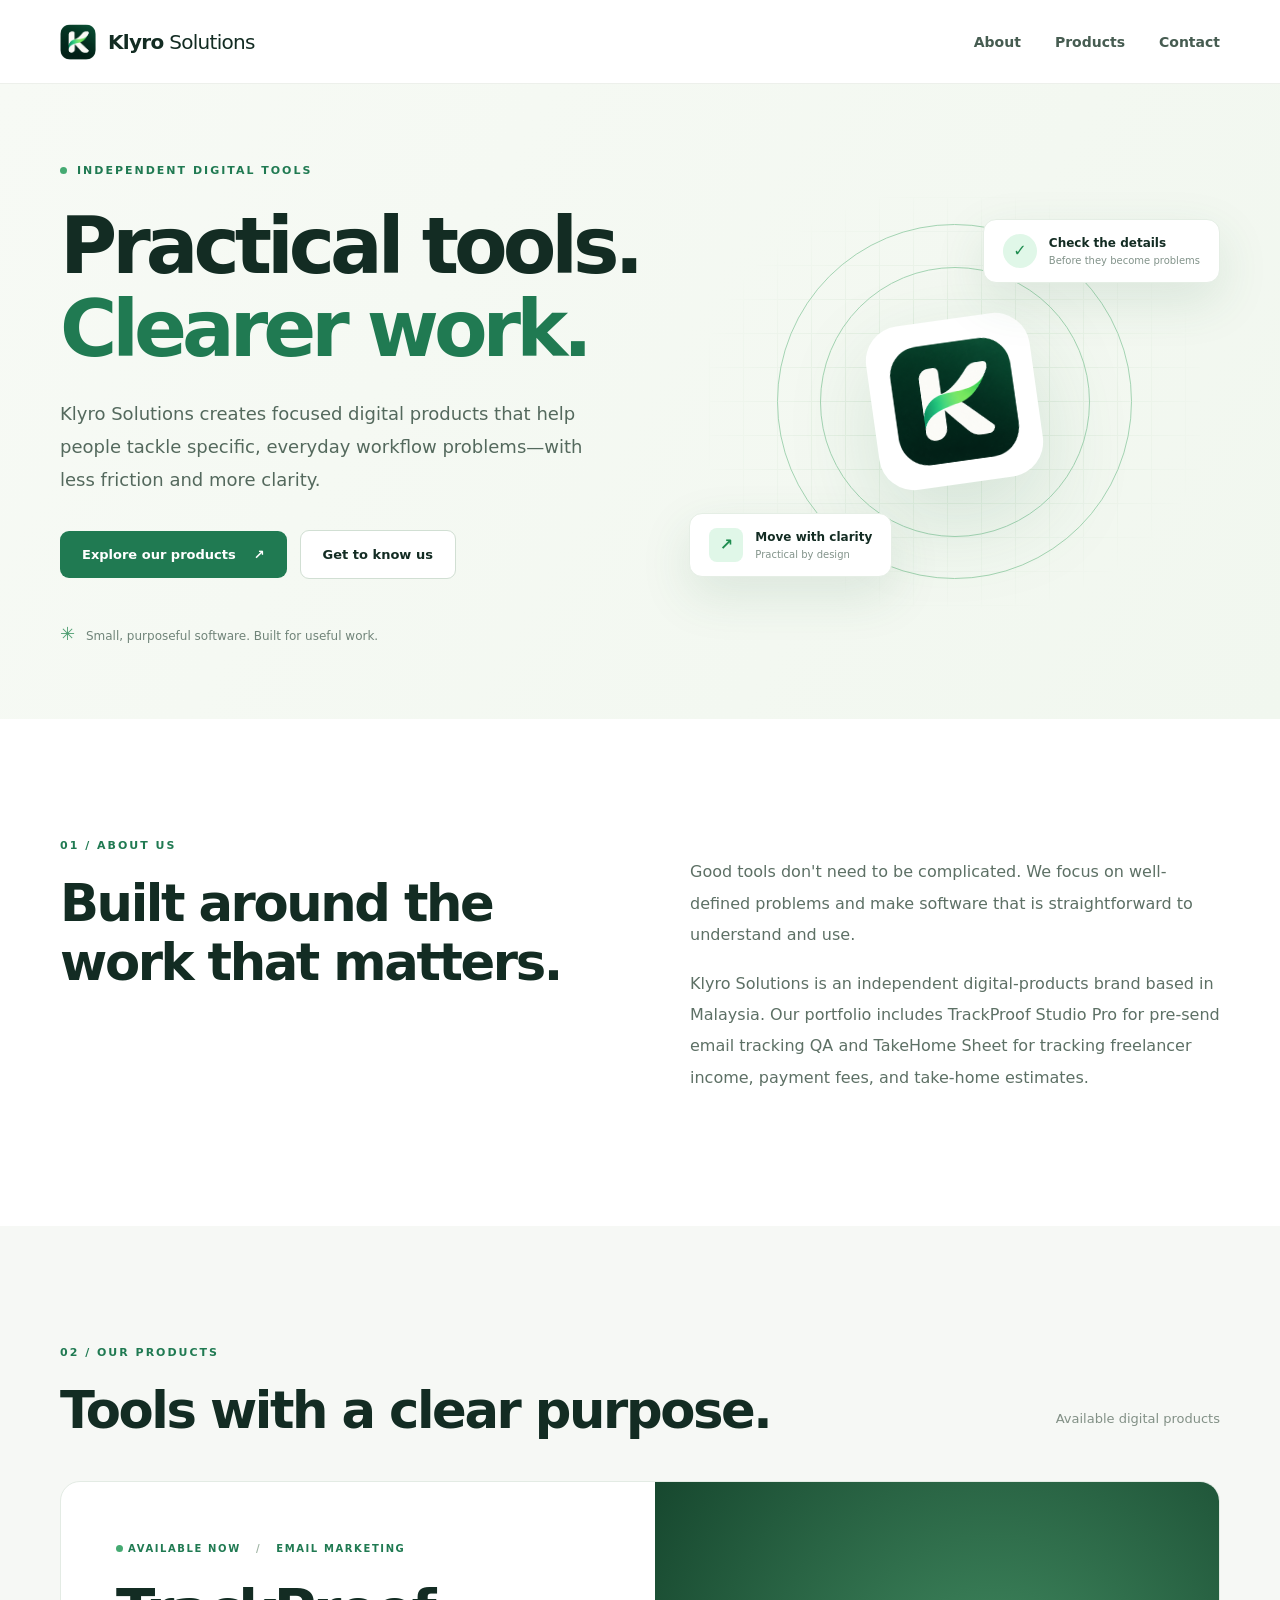
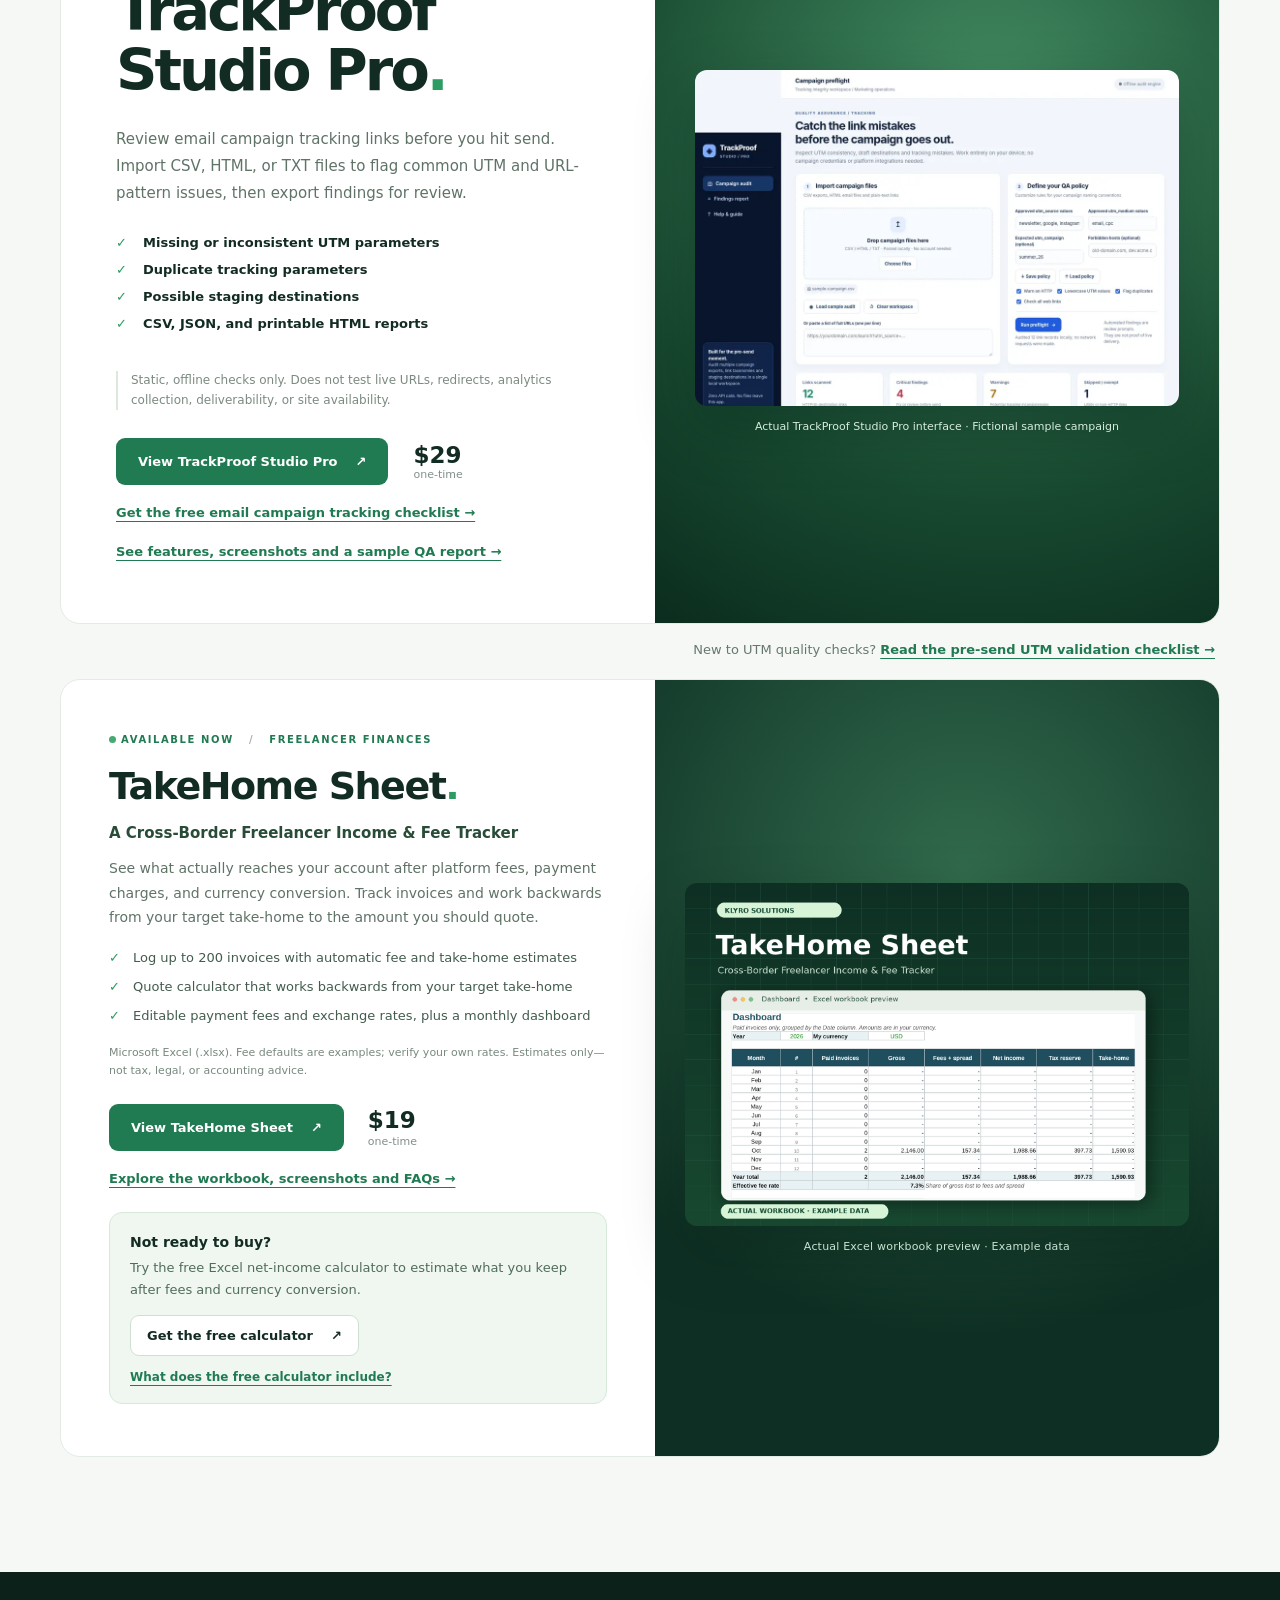
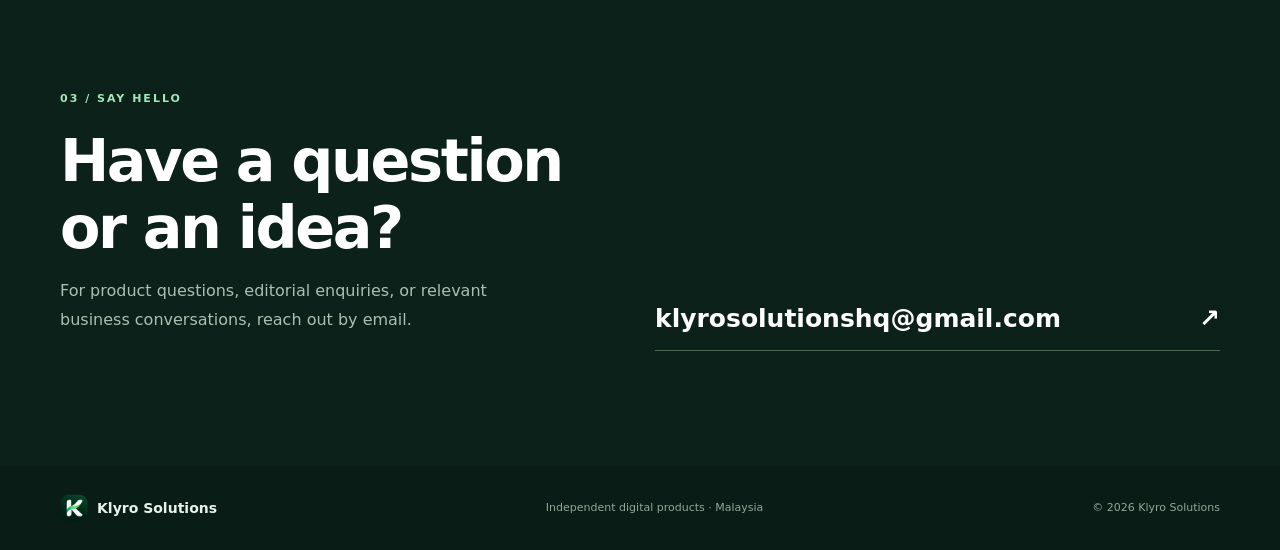
==== commit ee2f5678: "Add free email tracking checklist link beneath TrackProof purchase button" ====
--- a/index.html
+++ b/index.html
@@ -36,7 +36,7 @@
     </section>
     <section class="intro section" id="about"><div class="shell about-grid"><div><span class="section-label">01 / ABOUT US</span><h2>Built around the work that matters.</h2></div><div class="about-text"><p>Good tools don't need to be complicated. We focus on well-defined problems and make software that is straightforward to understand and use.</p><p>Klyro Solutions is an independent digital-products brand based in Malaysia. Our portfolio includes TrackProof Studio Pro for pre-send email tracking QA and TakeHome Sheet for tracking freelancer income, payment fees, and take-home estimates.</p></div></div></section>
     <section class="products section" id="products"><div class="shell"><div class="section-top"><div><span class="section-label">02 / OUR PRODUCTS</span><h2>Tools with a clear purpose.</h2></div><p>Available digital products</p></div>
-      <article class="product-card"><div class="product-copy"><span class="product-kicker"><span class="status-dot"></span> AVAILABLE NOW <span class="kicker-divider">/</span> EMAIL MARKETING</span><h3>TrackProof<br>Studio Pro<span class="period">.</span></h3><p>Review email campaign tracking links before you hit send. Import CSV, HTML, or TXT files to flag common UTM and URL-pattern issues, then export findings for review.</p><ul class="features"><li>Missing or inconsistent UTM parameters</li><li>Duplicate tracking parameters</li><li>Possible staging destinations</li><li>CSV, JSON, and printable HTML reports</li></ul><p class="disclaimer">Static, offline checks only. Does not test live URLs, redirects, analytics collection, deliverability, or site availability.</p><div class="product-actions"><a class="button primary" href="https://payhip.com/b/u2R6O" target="_blank" rel="noopener noreferrer">View TrackProof Studio Pro <span aria-hidden="true">↗</span></a><span class="price">$29 <small>one-time</small></span></div><p class="product-more"><a href="trackproof-studio-pro/">See features, screenshots and a sample QA report →</a></p></div><div class="product-visual trackproof-product-visual"><figure class="actual-preview"><img src="trackproof-app-screenshot.webp" loading="lazy" width="1440" height="1000" alt="Actual TrackProof Studio Pro app showing campaign file import, UTM rule configuration and audit results using sample data"><figcaption>Actual TrackProof Studio Pro interface · Fictional sample campaign</figcaption></figure></div></article>
+      <article class="product-card"><div class="product-copy"><span class="product-kicker"><span class="status-dot"></span> AVAILABLE NOW <span class="kicker-divider">/</span> EMAIL MARKETING</span><h3>TrackProof<br>Studio Pro<span class="period">.</span></h3><p>Review email campaign tracking links before you hit send. Import CSV, HTML, or TXT files to flag common UTM and URL-pattern issues, then export findings for review.</p><ul class="features"><li>Missing or inconsistent UTM parameters</li><li>Duplicate tracking parameters</li><li>Possible staging destinations</li><li>CSV, JSON, and printable HTML reports</li></ul><p class="disclaimer">Static, offline checks only. Does not test live URLs, redirects, analytics collection, deliverability, or site availability.</p><div class="product-actions"><a class="button primary" href="https://payhip.com/b/u2R6O" target="_blank" rel="noopener noreferrer">View TrackProof Studio Pro <span aria-hidden="true">↗</span></a><span class="price">$29 <small>one-time</small></span></div><p class="product-more"><a href="https://payhip.com/b/Mn3Nr" target="_blank" rel="noopener noreferrer">Get the free email campaign tracking checklist →</a></p><p class="product-more"><a href="trackproof-studio-pro/">See features, screenshots and a sample QA report →</a></p></div><div class="product-visual trackproof-product-visual"><figure class="actual-preview"><img src="trackproof-app-screenshot.webp" loading="lazy" width="1440" height="1000" alt="Actual TrackProof Studio Pro app showing campaign file import, UTM rule configuration and audit results using sample data"><figcaption>Actual TrackProof Studio Pro interface · Fictional sample campaign</figcaption></figure></div></article>
       <p class="below-product-note">New to UTM quality checks? <a href="guides/utm-parameter-checklist/">Read the pre-send UTM validation checklist →</a></p>
       <article class="product-extra" aria-labelledby="second-product-title">
         <div class="extra-product-copy">
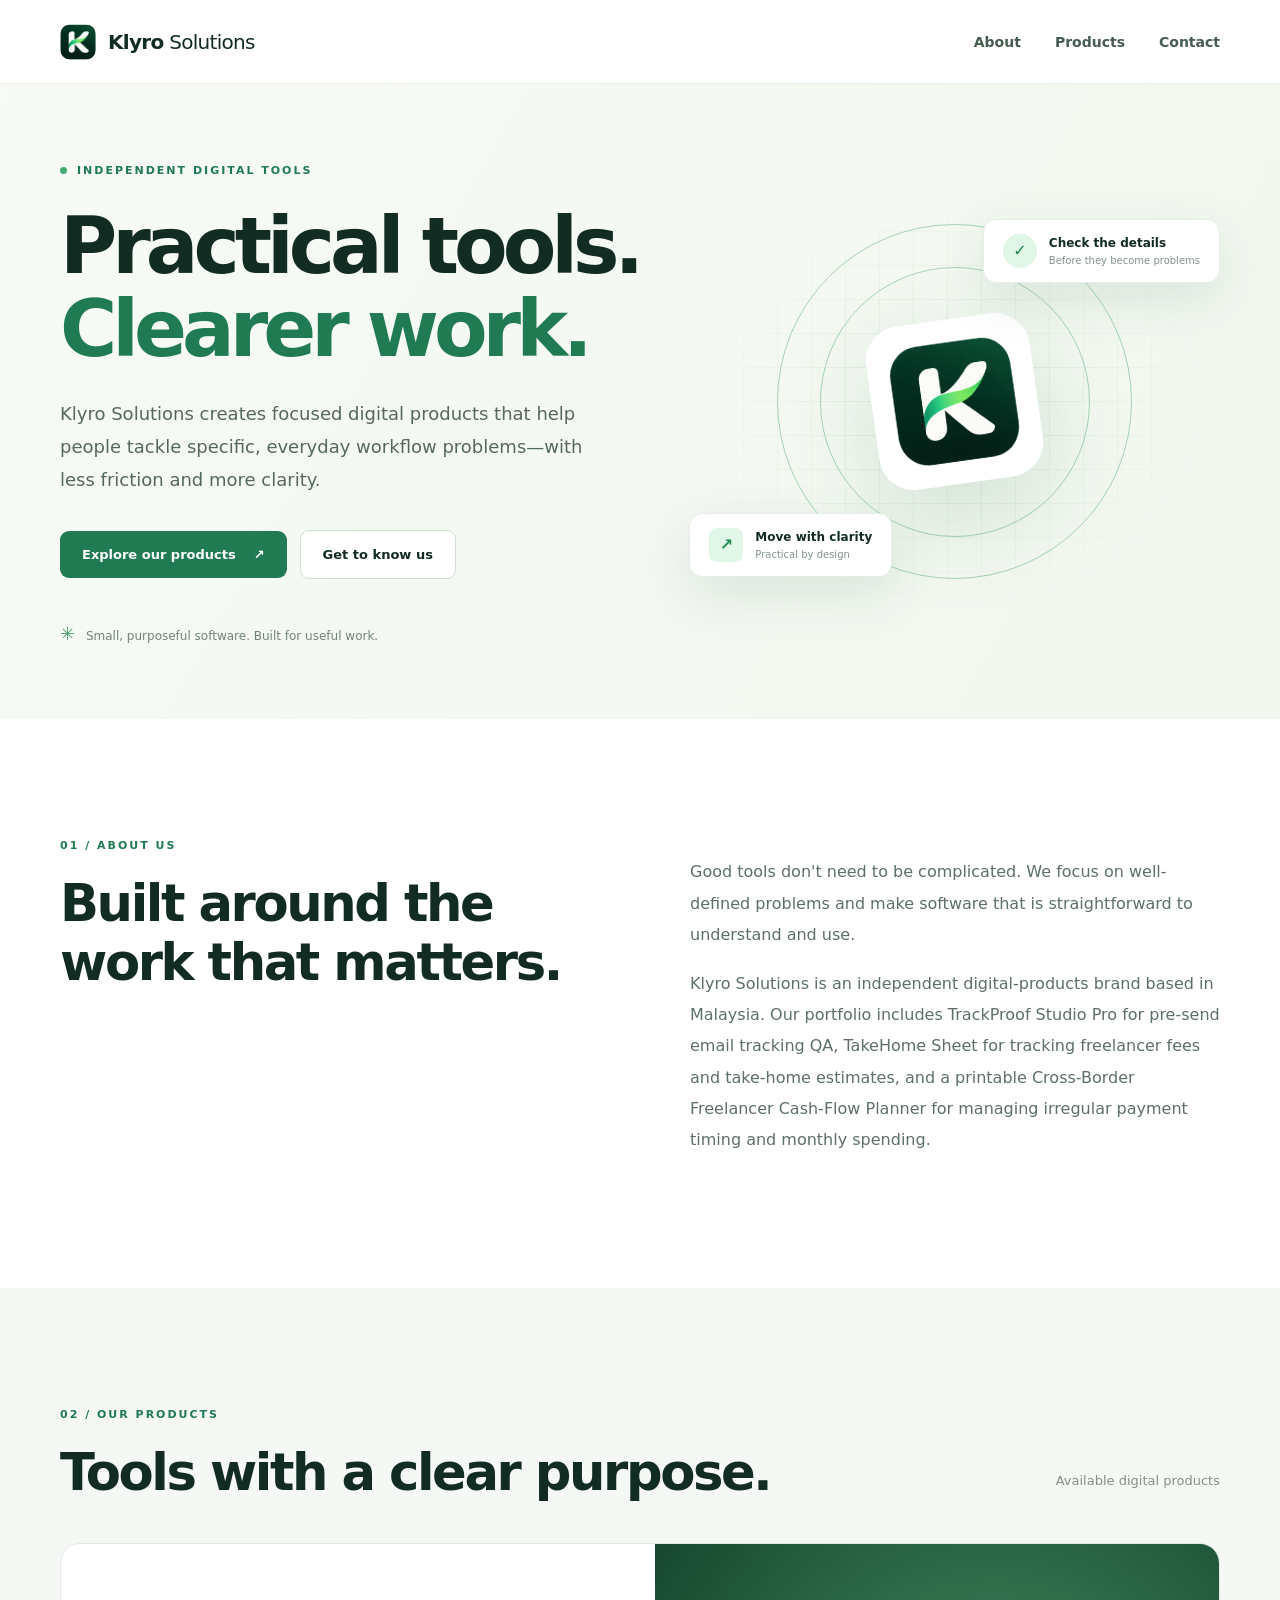
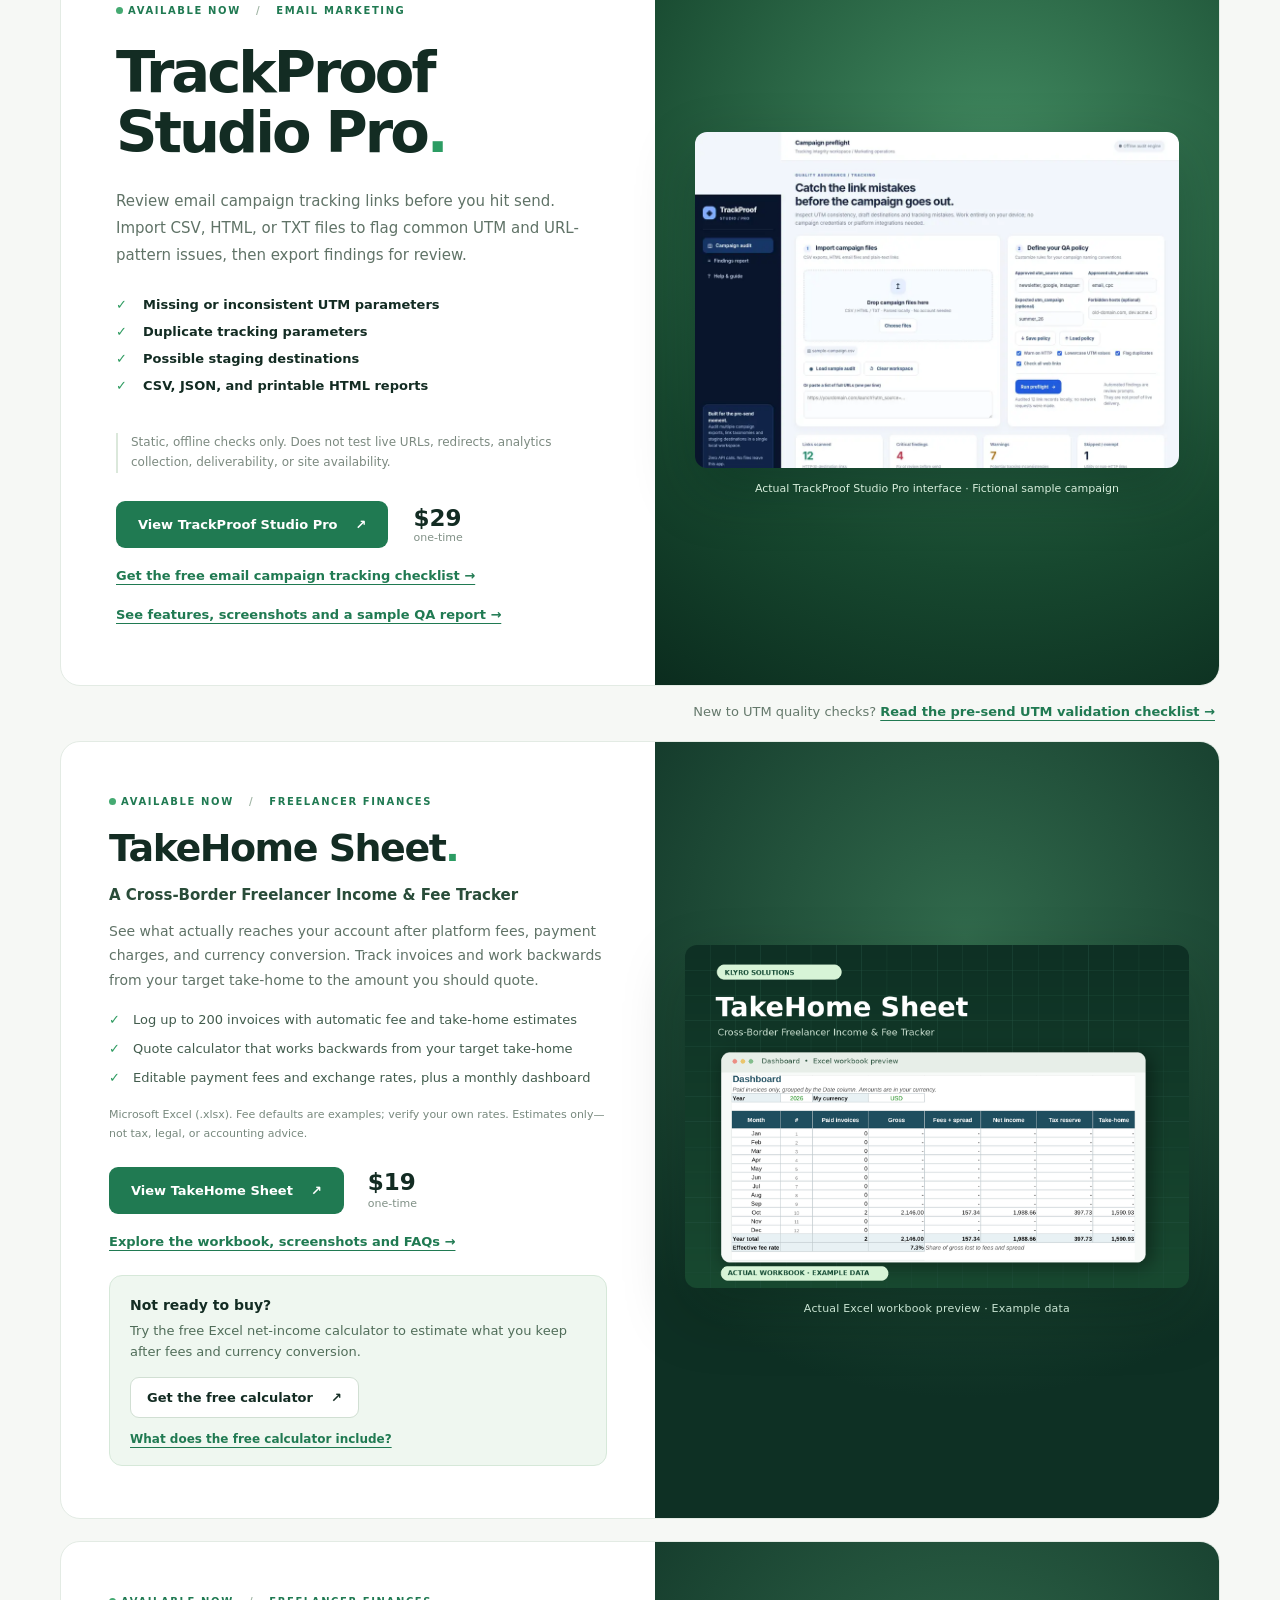
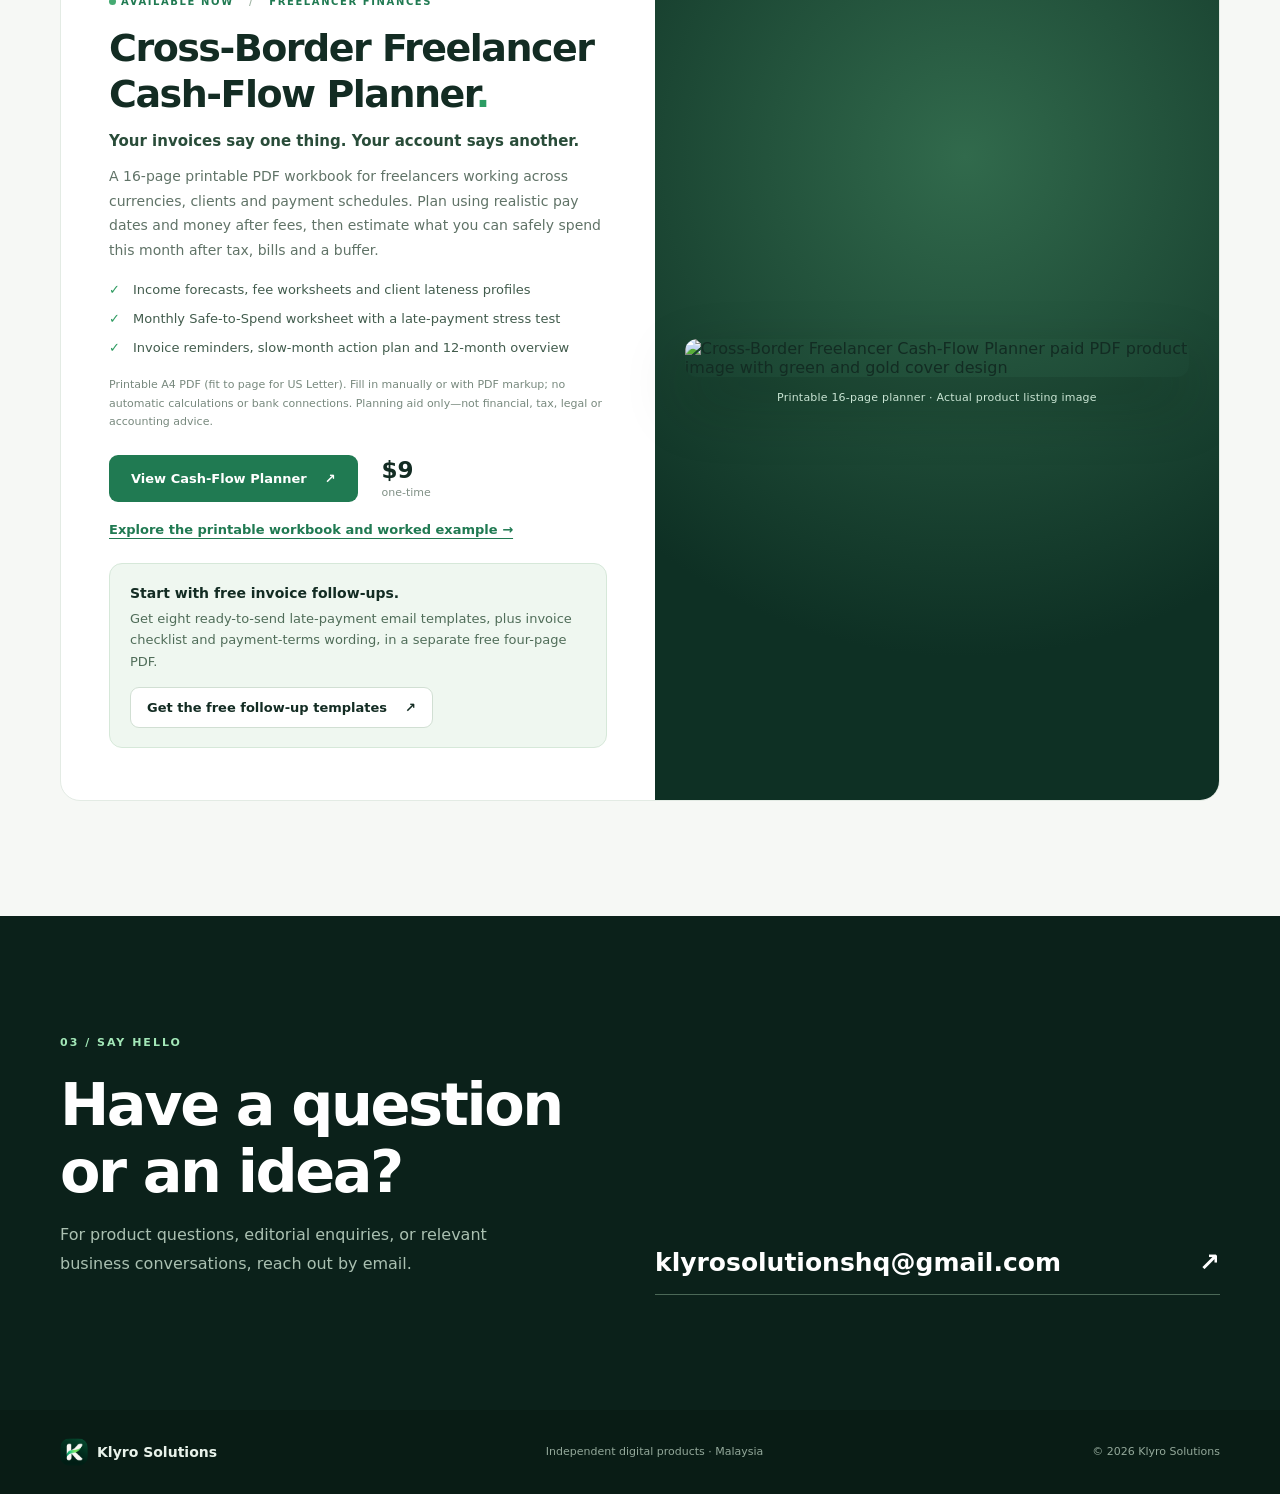
==== commit c2d40f1e: "Add paid cash-flow planner and free late-payment template card to Klyro homepage" ====
--- a/index.html
+++ b/index.html
@@ -4,10 +4,10 @@
   <meta charset="utf-8">
   <meta name="viewport" content="width=device-width, initial-scale=1">
   <meta name="theme-color" content="#0b211a">
-  <meta name="description" content="Explore practical digital tools: TrackProof Studio Pro for offline UTM campaign QA and TakeHome Sheet for freelancer income and fee tracking.">
+  <meta name="description" content="Explore TrackProof Studio Pro, TakeHome Sheet and the printable Cross-Border Freelancer Cash-Flow Planner from Klyro Solutions.">
   <meta property="og:type" content="website">
   <meta property="og:title" content="Klyro Solutions — Practical tools. Clearer work.">
-  <meta property="og:description" content="Explore Klyro Solutions tools: TrackProof Studio Pro for campaign link QA and TakeHome Sheet for freelancer income and fee tracking.">
+  <meta property="og:description" content="Explore Klyro Solutions tools for campaign tracking, freelancer income and cross-border cash-flow planning.">
   <title>Klyro Solutions — Practical tools. Clearer work.</title>
   <link rel="canonical" href="https://klyrosolutionshq.github.io/klyro-solutions/">
   <link rel="icon" href="favicon.svg" type="image/svg+xml">
@@ -34,7 +34,7 @@
         <div class="hero-art" aria-hidden="true"><div class="art-grid"></div><div class="art-orbit orbit-one"></div><div class="art-orbit orbit-two"></div><div class="art-card art-card-top"><span class="card-icon">✓</span><span><strong>Check the details</strong><small>Before they become problems</small></span></div><div class="art-logo"><img src="favicon.svg" alt=""></div><div class="art-card art-card-bottom"><span class="card-icon square">↗</span><span><strong>Move with clarity</strong><small>Practical by design</small></span></div></div>
       </div>
     </section>
-    <section class="intro section" id="about"><div class="shell about-grid"><div><span class="section-label">01 / ABOUT US</span><h2>Built around the work that matters.</h2></div><div class="about-text"><p>Good tools don't need to be complicated. We focus on well-defined problems and make software that is straightforward to understand and use.</p><p>Klyro Solutions is an independent digital-products brand based in Malaysia. Our portfolio includes TrackProof Studio Pro for pre-send email tracking QA and TakeHome Sheet for tracking freelancer income, payment fees, and take-home estimates.</p></div></div></section>
+    <section class="intro section" id="about"><div class="shell about-grid"><div><span class="section-label">01 / ABOUT US</span><h2>Built around the work that matters.</h2></div><div class="about-text"><p>Good tools don't need to be complicated. We focus on well-defined problems and make software that is straightforward to understand and use.</p><p>Klyro Solutions is an independent digital-products brand based in Malaysia. Our portfolio includes TrackProof Studio Pro for pre-send email tracking QA, TakeHome Sheet for tracking freelancer fees and take-home estimates, and a printable Cross-Border Freelancer Cash-Flow Planner for managing irregular payment timing and monthly spending.</p></div></div></section>
     <section class="products section" id="products"><div class="shell"><div class="section-top"><div><span class="section-label">02 / OUR PRODUCTS</span><h2>Tools with a clear purpose.</h2></div><p>Available digital products</p></div>
       <article class="product-card"><div class="product-copy"><span class="product-kicker"><span class="status-dot"></span> AVAILABLE NOW <span class="kicker-divider">/</span> EMAIL MARKETING</span><h3>TrackProof<br>Studio Pro<span class="period">.</span></h3><p>Review email campaign tracking links before you hit send. Import CSV, HTML, or TXT files to flag common UTM and URL-pattern issues, then export findings for review.</p><ul class="features"><li>Missing or inconsistent UTM parameters</li><li>Duplicate tracking parameters</li><li>Possible staging destinations</li><li>CSV, JSON, and printable HTML reports</li></ul><p class="disclaimer">Static, offline checks only. Does not test live URLs, redirects, analytics collection, deliverability, or site availability.</p><div class="product-actions"><a class="button primary" href="https://payhip.com/b/u2R6O" target="_blank" rel="noopener noreferrer">View TrackProof Studio Pro <span aria-hidden="true">↗</span></a><span class="price">$29 <small>one-time</small></span></div><p class="product-more"><a href="https://payhip.com/b/Mn3Nr" target="_blank" rel="noopener noreferrer">Get the free email campaign tracking checklist →</a></p><p class="product-more"><a href="trackproof-studio-pro/">See features, screenshots and a sample QA report →</a></p></div><div class="product-visual trackproof-product-visual"><figure class="actual-preview"><img src="trackproof-app-screenshot.webp" loading="lazy" width="1440" height="1000" alt="Actual TrackProof Studio Pro app showing campaign file import, UTM rule configuration and audit results using sample data"><figcaption>Actual TrackProof Studio Pro interface · Fictional sample campaign</figcaption></figure></div></article>
       <p class="below-product-note">New to UTM quality checks? <a href="guides/utm-parameter-checklist/">Read the pre-send UTM validation checklist →</a></p>
@@ -62,6 +62,30 @@
           <p>Actual Excel workbook preview · Example data</p>
         </div>
       </article>
+      <article class="product-extra" aria-labelledby="cash-flow-product-title">
+        <div class="extra-product-copy">
+          <span class="product-kicker"><span class="status-dot"></span> AVAILABLE NOW <span class="kicker-divider">/</span> FREELANCER FINANCES</span>
+          <h3 id="cash-flow-product-title">Cross-Border Freelancer Cash-Flow Planner<span class="period">.</span></h3>
+          <p class="extra-product-subtitle">Your invoices say one thing. Your account says another.</p>
+          <p>A 16-page printable PDF workbook for freelancers working across currencies, clients and payment schedules. Plan using realistic pay dates and money after fees, then estimate what you can safely spend this month after tax, bills and a buffer.</p>
+          <ul class="extra-features">
+            <li>Income forecasts, fee worksheets and client lateness profiles</li>
+            <li>Monthly Safe-to-Spend worksheet with a late-payment stress test</li>
+            <li>Invoice reminders, slow-month action plan and 12-month overview</li>
+          </ul>
+          <p class="extra-disclaimer">Printable A4 PDF (fit to page for US Letter). Fill in manually or with PDF markup; no automatic calculations or bank connections. Planning aid only—not financial, tax, legal or accounting advice.</p>
+          <div class="extra-product-action">
+            <a class="button primary" href="https://payhip.com/b/0MJrE" target="_blank" rel="noopener noreferrer" aria-label="View Cross-Border Freelancer Cash-Flow Planner on Payhip">View Cash-Flow Planner <span aria-hidden="true">↗</span></a>
+            <span class="extra-price">$9 <small>one-time</small></span>
+          </div>
+          <p class="product-more"><a href="cash-flow-planner/">Explore the printable workbook and worked example →</a></p>
+          <div class="free-download"><strong>Start with free invoice follow-ups.</strong><p>Get eight ready-to-send late-payment email templates, plus invoice checklist and payment-terms wording, in a separate free four-page PDF.</p><a class="button secondary" href="https://payhip.com/b/2iHs9" target="_blank" rel="noopener noreferrer">Get the free follow-up templates <span aria-hidden="true">↗</span></a></div>
+        </div>
+        <div class="takehome-product-visual">
+          <img src="https://pe56d.s3.amazonaws.com/o_1k7ulaftv1vs5ut13fm11doql71a.png" alt="Cross-Border Freelancer Cash-Flow Planner paid PDF product image with green and gold cover design" loading="lazy">
+          <p>Printable 16-page planner · Actual product listing image</p>
+        </div>
+      </article>
     </div></section>
     <section class="contact section" id="contact"><div class="shell contact-grid"><div><span class="section-label light-label">03 / SAY HELLO</span><h2>Have a question<br>or an idea?</h2><p>For product questions, editorial enquiries, or relevant business conversations, reach out by email.</p></div><a class="contact-link" href="mailto:klyrosolutionshq@gmail.com">klyrosolutionshq@gmail.com <span aria-hidden="true">↗</span></a></div></section>
   </main>
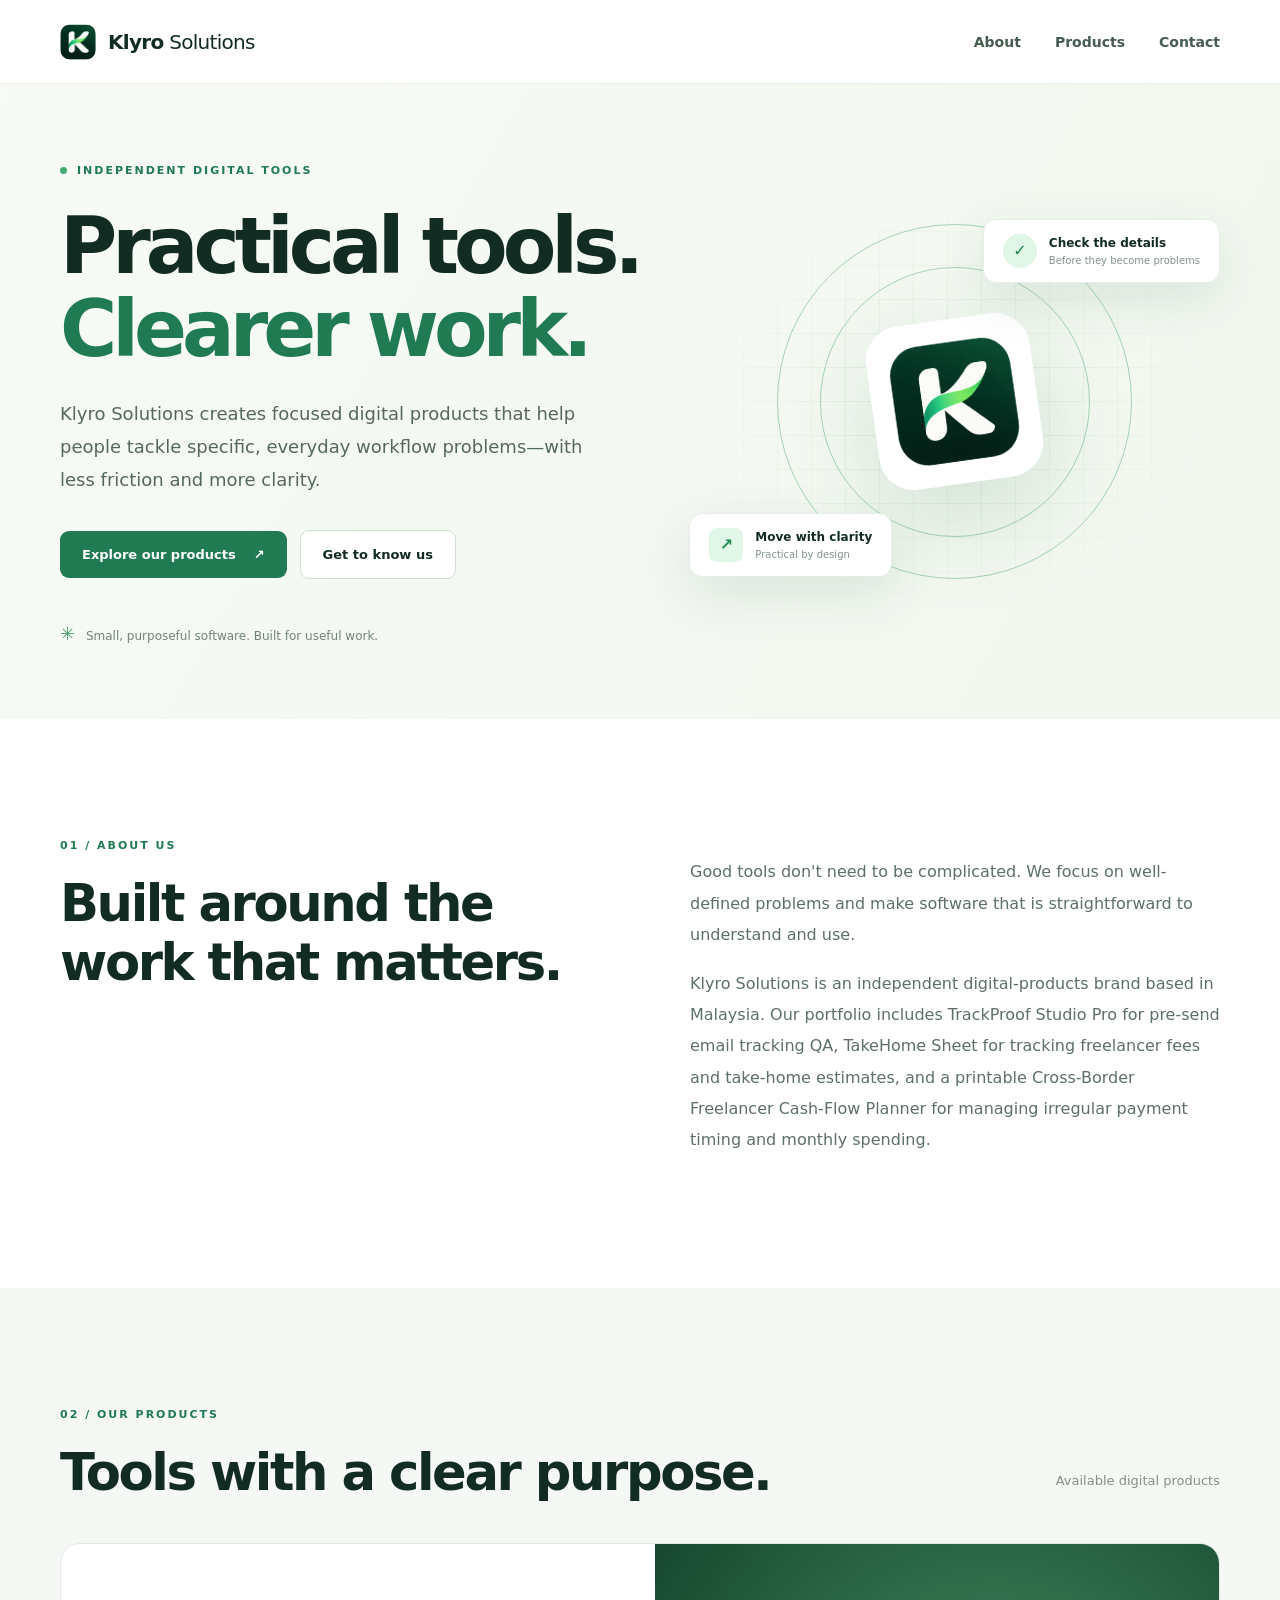
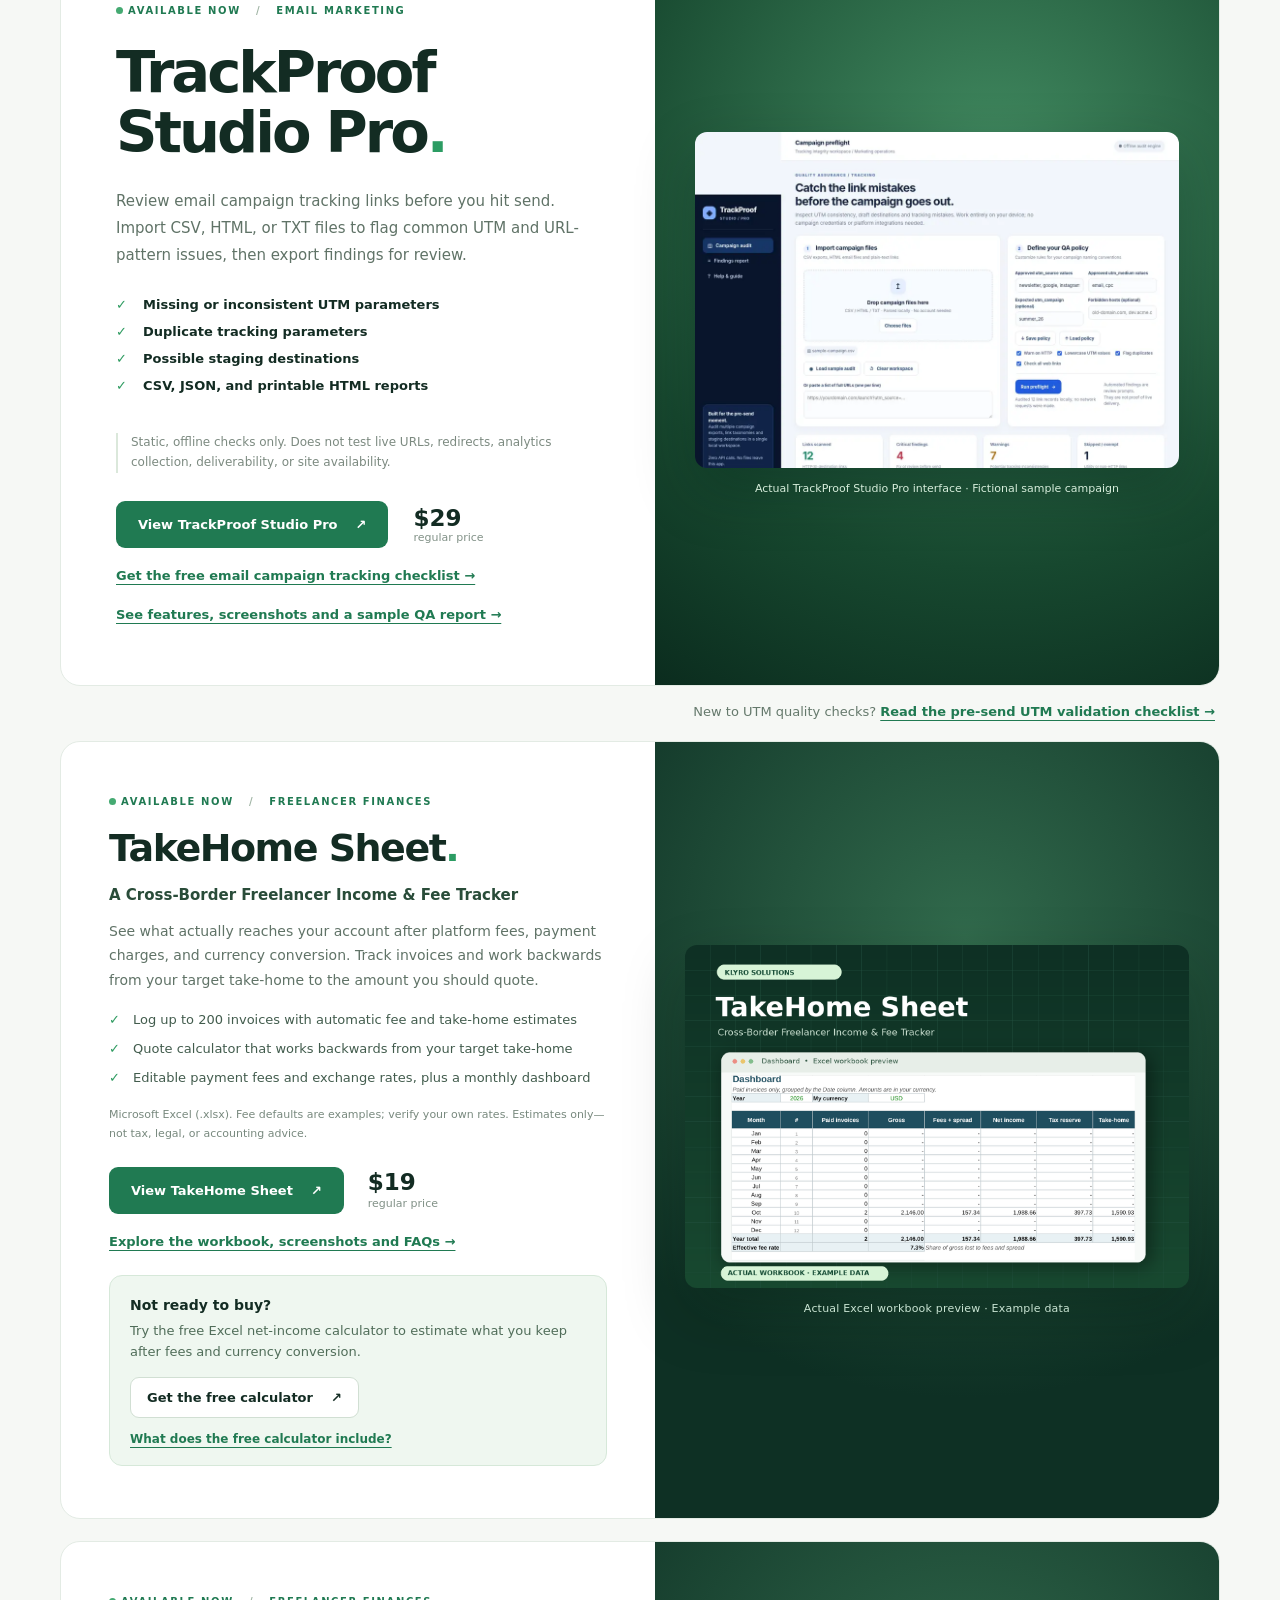
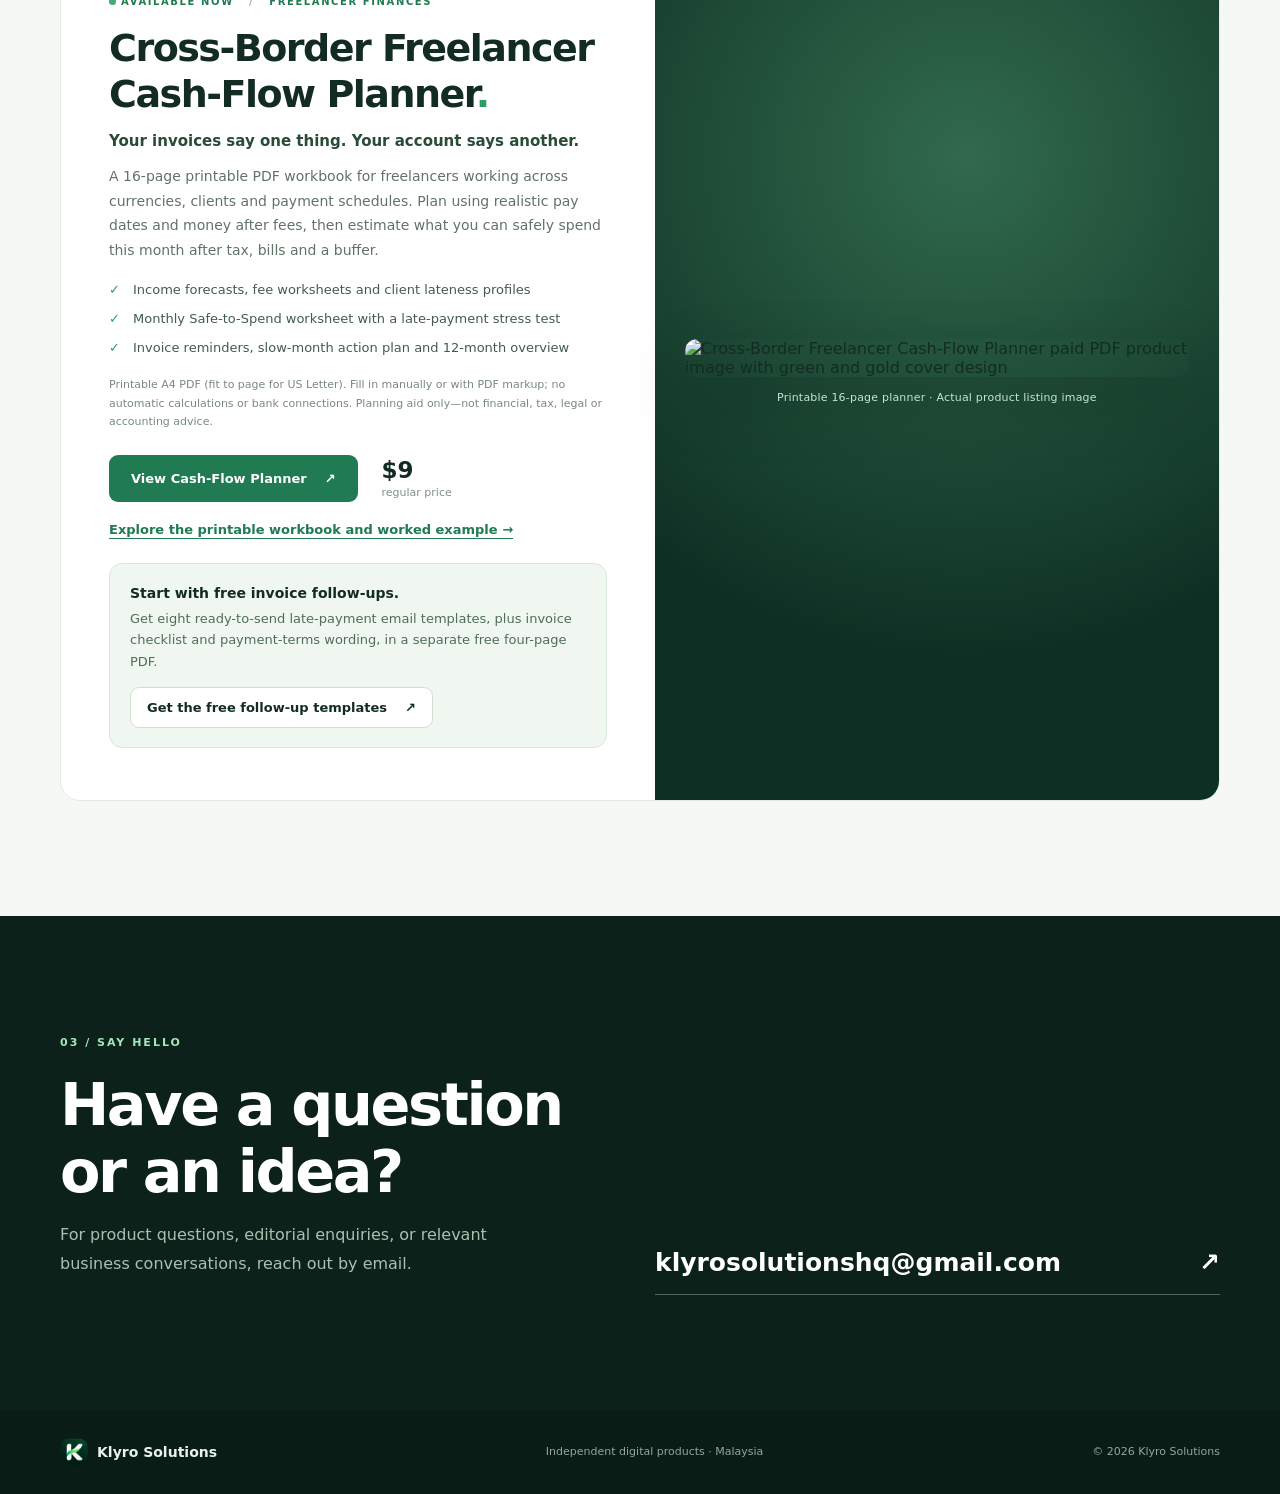
==== commit f00305d4: "Advertise verified Black Friday Payhip offer with expiry" ====
--- a/index.html
+++ b/index.html
@@ -1,6 +1,14 @@
 <!doctype html>
 <html lang="en">
 <head>
+  <!-- Google Analytics 4 -->
+  <script async src="https://www.googletagmanager.com/gtag/js?id=G-FP4FYXFVL7"></script>
+  <script>
+    window.dataLayer = window.dataLayer || [];
+    function gtag(){dataLayer.push(arguments);}
+    gtag('js', new Date());
+    gtag('config', 'G-FP4FYXFVL7');
+  </script>
   <meta charset="utf-8">
   <meta name="viewport" content="width=device-width, initial-scale=1">
   <meta name="theme-color" content="#0b211a">
@@ -21,7 +29,7 @@
       <nav aria-label="Main navigation"><a href="#about">About</a><a href="#products">Products</a><a href="#contact">Contact</a></nav>
     </div>
   </header>
-  <main id="main">
+  <main id="main"><aside id="klyro-bf-2026" hidden style="background:#173d31;color:#fff;padding:16px 20px;text-align:center;line-height:1.5"><strong>Black Friday / Cyber Monday 2026</strong><br>50% off all three paid digital downloads on Payhip: TrackProof $14.50 · TakeHome $9.50 · Cash-Flow Planner $4.50<br><a href="https://payhip.com/KlyroSolutions" style="color:#fff;text-decoration:underline;font-weight:700">Shop the sale on Payhip &rarr;</a><br><small>Limited-time offer. Final price and availability confirmed at checkout.</small></aside><script>(function(){if(Date.now()<Date.parse('2026-12-01T00:00:00+08:00'))document.getElementById('klyro-bf-2026').hidden=false;})();</script>
     <section class="hero" id="home">
       <div class="shell hero-grid">
         <div class="hero-copy">
@@ -36,7 +44,7 @@
     </section>
     <section class="intro section" id="about"><div class="shell about-grid"><div><span class="section-label">01 / ABOUT US</span><h2>Built around the work that matters.</h2></div><div class="about-text"><p>Good tools don't need to be complicated. We focus on well-defined problems and make software that is straightforward to understand and use.</p><p>Klyro Solutions is an independent digital-products brand based in Malaysia. Our portfolio includes TrackProof Studio Pro for pre-send email tracking QA, TakeHome Sheet for tracking freelancer fees and take-home estimates, and a printable Cross-Border Freelancer Cash-Flow Planner for managing irregular payment timing and monthly spending.</p></div></div></section>
     <section class="products section" id="products"><div class="shell"><div class="section-top"><div><span class="section-label">02 / OUR PRODUCTS</span><h2>Tools with a clear purpose.</h2></div><p>Available digital products</p></div>
-      <article class="product-card"><div class="product-copy"><span class="product-kicker"><span class="status-dot"></span> AVAILABLE NOW <span class="kicker-divider">/</span> EMAIL MARKETING</span><h3>TrackProof<br>Studio Pro<span class="period">.</span></h3><p>Review email campaign tracking links before you hit send. Import CSV, HTML, or TXT files to flag common UTM and URL-pattern issues, then export findings for review.</p><ul class="features"><li>Missing or inconsistent UTM parameters</li><li>Duplicate tracking parameters</li><li>Possible staging destinations</li><li>CSV, JSON, and printable HTML reports</li></ul><p class="disclaimer">Static, offline checks only. Does not test live URLs, redirects, analytics collection, deliverability, or site availability.</p><div class="product-actions"><a class="button primary" href="https://payhip.com/b/u2R6O" target="_blank" rel="noopener noreferrer">View TrackProof Studio Pro <span aria-hidden="true">↗</span></a><span class="price">$29 <small>one-time</small></span></div><p class="product-more"><a href="https://payhip.com/b/Mn3Nr" target="_blank" rel="noopener noreferrer">Get the free email campaign tracking checklist →</a></p><p class="product-more"><a href="trackproof-studio-pro/">See features, screenshots and a sample QA report →</a></p></div><div class="product-visual trackproof-product-visual"><figure class="actual-preview"><img src="trackproof-app-screenshot.webp" loading="lazy" width="1440" height="1000" alt="Actual TrackProof Studio Pro app showing campaign file import, UTM rule configuration and audit results using sample data"><figcaption>Actual TrackProof Studio Pro interface · Fictional sample campaign</figcaption></figure></div></article>
+      <article class="product-card"><div class="product-copy"><span class="product-kicker"><span class="status-dot"></span> AVAILABLE NOW <span class="kicker-divider">/</span> EMAIL MARKETING</span><h3>TrackProof<br>Studio Pro<span class="period">.</span></h3><p>Review email campaign tracking links before you hit send. Import CSV, HTML, or TXT files to flag common UTM and URL-pattern issues, then export findings for review.</p><ul class="features"><li>Missing or inconsistent UTM parameters</li><li>Duplicate tracking parameters</li><li>Possible staging destinations</li><li>CSV, JSON, and printable HTML reports</li></ul><p class="disclaimer">Static, offline checks only. Does not test live URLs, redirects, analytics collection, deliverability, or site availability.</p><div class="product-actions"><a class="button primary" href="https://payhip.com/b/u2R6O" target="_blank" rel="noopener noreferrer">View TrackProof Studio Pro <span aria-hidden="true">↗</span></a><span class="price">$29 <small>regular price</small></span></div><p class="product-more"><a href="https://payhip.com/b/Mn3Nr" target="_blank" rel="noopener noreferrer">Get the free email campaign tracking checklist →</a></p><p class="product-more"><a href="trackproof-studio-pro/">See features, screenshots and a sample QA report →</a></p></div><div class="product-visual trackproof-product-visual"><figure class="actual-preview"><img src="trackproof-app-screenshot.webp" loading="lazy" width="1440" height="1000" alt="Actual TrackProof Studio Pro app showing campaign file import, UTM rule configuration and audit results using sample data"><figcaption>Actual TrackProof Studio Pro interface · Fictional sample campaign</figcaption></figure></div></article>
       <p class="below-product-note">New to UTM quality checks? <a href="guides/utm-parameter-checklist/">Read the pre-send UTM validation checklist →</a></p>
       <article class="product-extra" aria-labelledby="second-product-title">
         <div class="extra-product-copy">
@@ -52,7 +60,7 @@
           <p class="extra-disclaimer">Microsoft Excel (.xlsx). Fee defaults are examples; verify your own rates. Estimates only—not tax, legal, or accounting advice.</p>
           <div class="extra-product-action">
             <a class="button primary" href="https://payhip.com/b/I3jZl" target="_blank" rel="noopener noreferrer" aria-label="View TakeHome Sheet on Payhip">View TakeHome Sheet <span aria-hidden="true">↗</span></a>
-            <span class="extra-price">$19 <small>one-time</small></span>
+            <span class="extra-price">$19 <small>regular price</small></span>
           </div>
           <p class="product-more"><a href="takehome-sheet/">Explore the workbook, screenshots and FAQs →</a></p>
           <div class="free-download"><strong>Not ready to buy?</strong><p>Try the free Excel net-income calculator to estimate what you keep after fees and currency conversion.</p><a class="button secondary" href="https://payhip.com/b/o5nEJ" target="_blank" rel="noopener noreferrer">Get the free calculator <span aria-hidden="true">↗</span></a><a class="text-link" href="free-takehome-calculator/">What does the free calculator include?</a></div>
@@ -76,7 +84,7 @@
           <p class="extra-disclaimer">Printable A4 PDF (fit to page for US Letter). Fill in manually or with PDF markup; no automatic calculations or bank connections. Planning aid only—not financial, tax, legal or accounting advice.</p>
           <div class="extra-product-action">
             <a class="button primary" href="https://payhip.com/b/0MJrE" target="_blank" rel="noopener noreferrer" aria-label="View Cross-Border Freelancer Cash-Flow Planner on Payhip">View Cash-Flow Planner <span aria-hidden="true">↗</span></a>
-            <span class="extra-price">$9 <small>one-time</small></span>
+            <span class="extra-price">$9 <small>regular price</small></span>
           </div>
           <p class="product-more"><a href="cash-flow-planner/">Explore the printable workbook and worked example →</a></p>
           <div class="free-download"><strong>Start with free invoice follow-ups.</strong><p>Get eight ready-to-send late-payment email templates, plus invoice checklist and payment-terms wording, in a separate free four-page PDF.</p><a class="button secondary" href="https://payhip.com/b/2iHs9" target="_blank" rel="noopener noreferrer">Get the free follow-up templates <span aria-hidden="true">↗</span></a></div>
